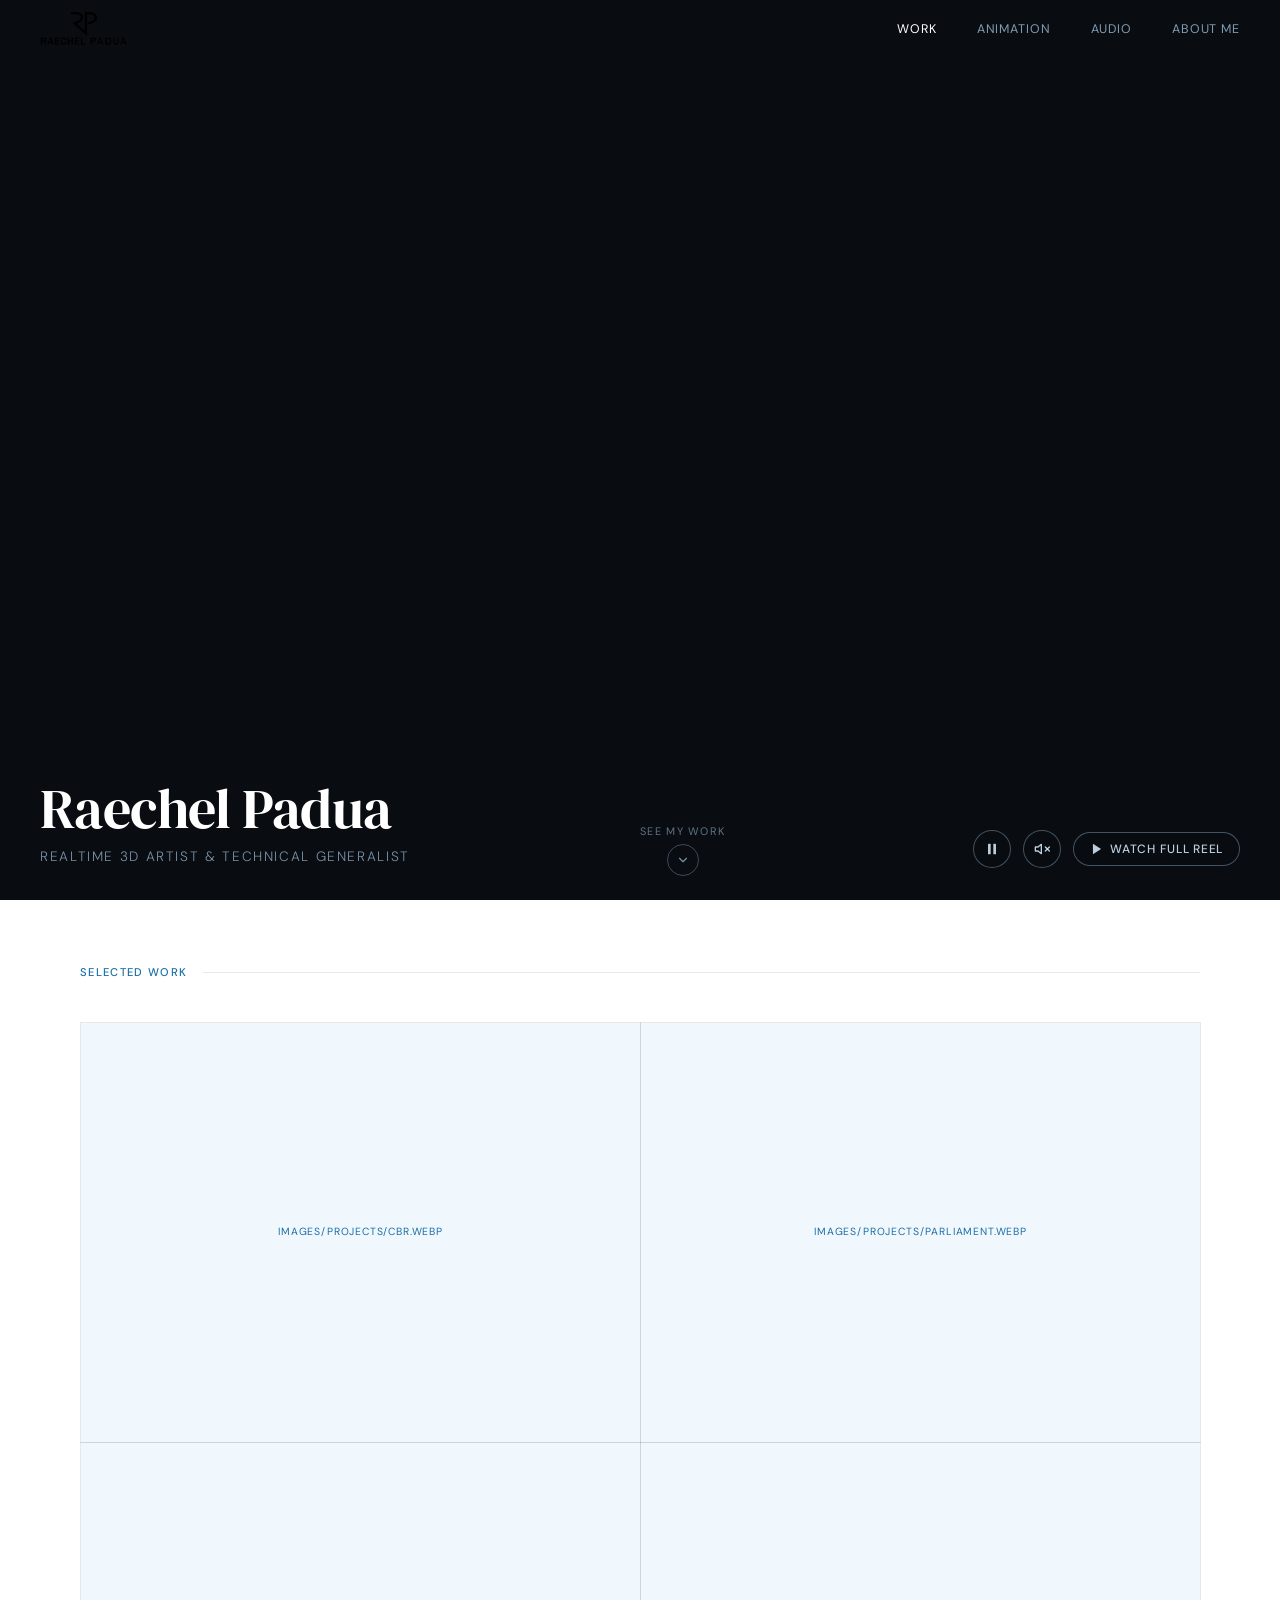
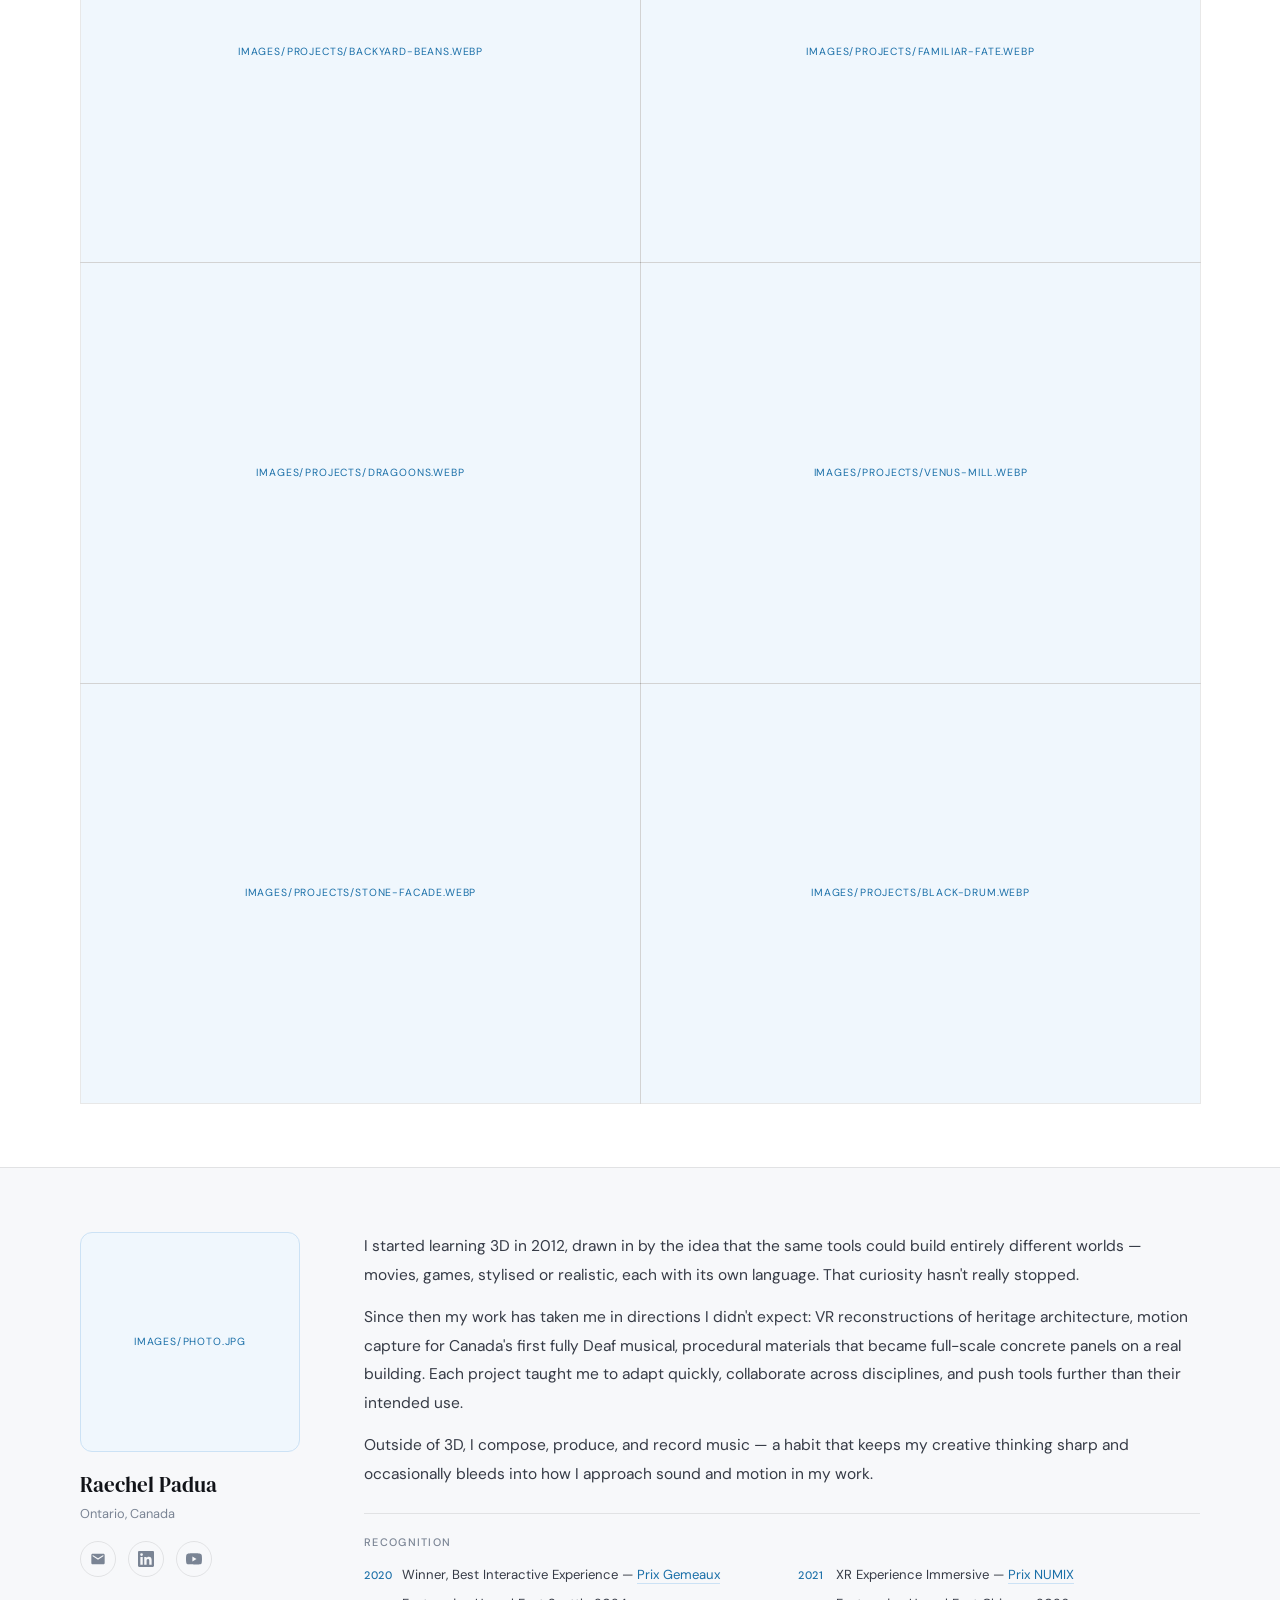
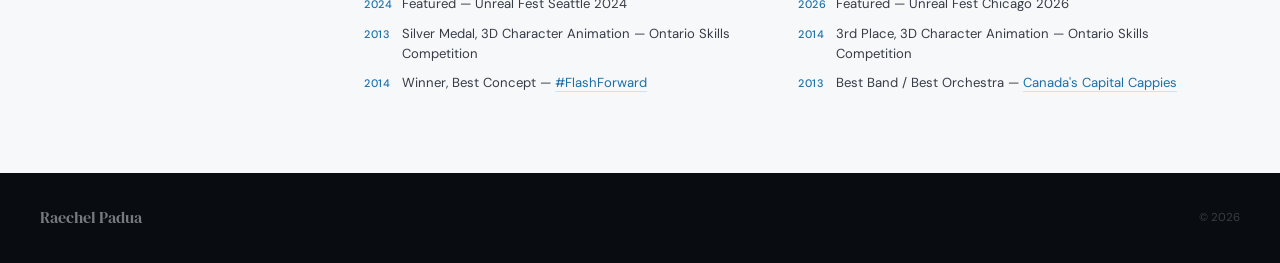
==== index.html @ ceacc643 "changing web title" ====
<!DOCTYPE html>
<html lang="en">
<head>
  <meta charset="UTF-8">
  <meta name="viewport" content="width=device-width, initial-scale=1.0">
  <title>Raechel Padua Portfolio</title>
  <meta name="description" content="Portfolio of Raechel Padua, Realtime 3D Artist based in Ontario, Canada.">
  <link rel="stylesheet" href="style.css">
</head>
<body>

<header id="nav" class="nav-hero">
  <a href="#" class="nav-logo">
    <img src="images/logo.png" alt="Raechel Padua" onerror="this.style.display='none'">
  </a>
  <nav class="nav-links">
    <a href="#work" class="active">Work</a>
    <a href="animation.html">Animation</a>
    <a href="audio.html">Audio</a>
    <a href="#about">About Me</a>
  </nav>
  <button class="nav-hamburger" id="nav-hamburger" aria-label="Toggle menu" aria-expanded="false">
    <span></span><span></span><span></span>
  </button>
</header>

<nav class="nav-drawer" id="nav-drawer">
  <a href="#work">Work</a>
  <a href="animation.html">Animation</a>
  <a href="audio.html">Audio</a>
  <a href="#about">About Me</a>
</nav>

<button id="scroll-top" aria-label="Back to top">
  <svg viewBox="0 0 24 24"><polyline points="18 15 12 9 6 15"/></svg>
</button>

<section id="hero">
  <!--
    REPLACE FILE: videos/hero-reel.mp4
    Self-hosted video — no Safari redirect issues.
    Export: H.264, 1080p, 4-6 Mbps, faststart enabled. Target under 30MB.
    Optional poster image: add poster="images/hero-poster.webp" to the video tag.
  -->
  <video id="hero-video" autoplay muted loop playsinline src="videos/hero-reel.mp4"></video>

  <div class="hero-overlay"></div>

  <div class="hero-content">
    <div class="hero-bottom">
      <div class="hero-text">
        <div class="hero-name">Raechel Padua</div>
        <div class="hero-subtitle">Realtime 3D Artist &amp; Technical Generalist</div>
      </div>
      <div class="hero-controls">
        <button class="hero-ctrl-btn" id="hero-pause-btn" aria-label="Pause video">
          <svg id="icon-pause" viewBox="0 0 24 24"><rect x="6" y="4" width="4" height="16" rx="1" fill="currentColor" stroke="none"/><rect x="14" y="4" width="4" height="16" rx="1" fill="currentColor" stroke="none"/></svg>
          <svg id="icon-play" viewBox="0 0 24 24" style="display:none;"><polygon points="5 3 19 12 5 21 5 3" fill="currentColor" stroke="none"/></svg>
        </button>
        <button class="hero-ctrl-btn" id="hero-mute-btn" aria-label="Toggle mute">
          <svg id="icon-muted" viewBox="0 0 24 24"><polygon points="11 5 6 9 2 9 2 15 6 15 11 19 11 5" stroke="currentColor" stroke-width="2" fill="none" stroke-linecap="round" stroke-linejoin="round"/><line x1="23" y1="9" x2="17" y2="15" stroke="currentColor" stroke-width="2" stroke-linecap="round"/><line x1="17" y1="9" x2="23" y2="15" stroke="currentColor" stroke-width="2" stroke-linecap="round"/></svg>
          <svg id="icon-unmuted" viewBox="0 0 24 24" style="display:none;"><polygon points="11 5 6 9 2 9 2 15 6 15 11 19 11 5" stroke="currentColor" stroke-width="2" fill="none" stroke-linecap="round" stroke-linejoin="round"/><path d="M15.54 8.46a5 5 0 0 1 0 7.07" stroke="currentColor" stroke-width="2" fill="none" stroke-linecap="round"/></svg>
        </button>
        <button class="hero-watch-btn" id="hero-watch-btn">
          <svg viewBox="0 0 24 24"><polygon points="5 3 19 12 5 21 5 3"/></svg>
          Watch full reel
        </button>
      </div>
    </div>
  </div>

  <button class="hero-scroll-btn" id="hero-scroll-btn" aria-label="Scroll to work">
    <span class="hero-scroll-text">See My Work</span>
    <div class="hero-scroll-arrow">
      <svg viewBox="0 0 24 24"><polyline points="6 9 12 15 18 9"/></svg>
    </div>
  </button>
</section>

<div id="reel-modal">
  <div class="reel-modal-inner">
    <button class="reel-modal-close" id="reel-modal-close">&times; Close</button>
    <div class="reel-modal-wrap">
      <iframe id="reel-modal-iframe" allowfullscreen allow="autoplay; encrypted-media"></iframe>
    </div>
  </div>
</div>

<section id="work" style="background:var(--page);">
  <div class="section-wrap">
    <div class="section-rule">
      <span class="section-rule-label">Selected Work</span>
      <div class="section-rule-line"></div>
    </div>
    <div class="work-grid">

      <div class="project-card" data-project="cbr"
        data-title="Centre Block Rehabilitation"
        data-year="2023 — ongoing"
        data-roles="Team Lead · Producer · Cinematics Director · Unreal Engine Look Dev · Technical 3D Artist"
        data-desc="A joint effort between Carleton Immersive Media Studio and CENTRUS to create an interactive Pixel Streaming application serving as a Visual Twin of Parliament's Centre Block Rehabilitation. I led the team, directed cinematic sequences in Unreal Sequencer, handled look development end-to-end, and optimised BIM, photogrammetry, and pointcloud data for realtime use. Featured at Unreal Fest Seattle 2024 and Unreal Fest Chicago 2026."
        data-tools="Unreal Engine 5, Maya, Houdini, Substance Painter"
        data-awards="" data-links=""
        data-hero="images/projects/01-CB-Hero.webp">
        <div class="project-thumb-wrap">
          <div class="project-thumb-placeholder">images/projects/cbr.webp</div>
          <div class="project-hover-overlay">
            <div class="project-hover-title">Centre Block Rehabilitation</div>
            <div class="project-hover-roles">Team Lead · Cinematics · Look Dev</div>
          </div>
        </div>
      </div>

      <div class="project-card" data-project="parliament"
        data-title="Parliament: The Virtual Experience"
        data-year="2019 — 2020"
        data-roles="3D Lead · Unity Look Dev · Technical 3D Artist"
        data-desc="A VR experience of Canada's Parliament buildings, created with CIMS for the National Film Board of Canada. Due to Parliament renovations, it was inaccessible to the public. I led the modelling team, converting BIM and photogrammetric data into game-ready meshes, creating PBR materials, and assembling environments in Unity."
        data-tools="Unity, Maya, 3ds Max, Substance Painter"
        data-awards="Prix Gemeaux 2020 — Best Interactive Experience|https://academie.ca/prixgemeaux/483/finalistes-et-laureats|Prix NUMIX 2021 — XR Experience Immersive|https://numix.ca/palmares-2021/"
        data-links="View experience|https://www.experienceparliament.ca/"
        data-hero="images/projects/02-PAR-Hero.webp">
        <div class="project-thumb-wrap">
          <div class="project-thumb-placeholder">images/projects/parliament.webp</div>
          <div class="project-hover-overlay">
            <div class="project-hover-title">Parliament: The Virtual Experience</div>
            <div class="project-hover-roles">3D Lead · Unity Look Dev</div>
          </div>
        </div>
      </div>

      <div class="project-card" data-project="beans"
        data-title="Backyard Beans"
        data-year="2021 — 2024"
        data-roles="Character Pipeline Artist · Character Animator · 3D Artist · Costume Designer"
        data-desc="Backyard Beans is a chaotic physics-based arena brawler created by Kevin Suckert, published by Rocketbeans Entertainment and launched at Gamescom 2024. I built the full character pipeline: custom body and facial rigs, blend shape-driven facial animation, weight painting across layered clothing meshes, and modelled multiple in-game costumes."
        data-tools="Maya, Houdini"
        data-awards=""
        data-links="Backyard Beans on Steam|https://store.steampowered.com/app/1469430/Backyard_Beans/"
        data-hero="images/projects/03-BB-hero.webp">
        <div class="project-thumb-wrap">
          <div class="project-thumb-placeholder">images/projects/backyard-beans.webp</div>
          <div class="project-hover-overlay">
            <div class="project-hover-title">Backyard Beans</div>
            <div class="project-hover-roles">Character Pipeline · Animator · Costume</div>
          </div>
        </div>
      </div>

      <div class="project-card" data-project="famfate"
        data-title="A Familiar Fate"
        data-year="2017 — 2018"
        data-roles="3D Lead · Character Animator · Modeller · Technical Animator"
        data-desc="A narrative-based two-player local co-operative adventure game. I modelled bipedal, quadrupedal, and creature characters and created unique rigs and animations for each. Also handled Unreal Engine Sequencer cinematics, original music composition, and 2D loading screen animations in After Effects."
        data-tools="Maya, Unreal Engine, After Effects"
        data-awards=""
        data-links="Watch Playthrough|https://www.youtube.com/watch?v=alzvcMKcr0c"
        data-hero="images/projects/04-FF-Hero.webp">
        <div class="project-thumb-wrap">
          <div class="project-thumb-placeholder">images/projects/familiar-fate.webp</div>
          <div class="project-hover-overlay">
            <div class="project-hover-title">A Familiar Fate</div>
            <div class="project-hover-roles">3D Lead · Animation · Cinematics</div>
          </div>
        </div>
      </div>

      <div class="project-card" data-project="dragoons"
        data-title="Royal Canadian Dragoons Medallion"
        data-year="2021"
        data-roles="Project Lead · Producer · 3D Artist"
        data-desc="Created a full-scale, fabrication-ready 3D medallion for the Royal Canadian Dragoons' new building entrance. Developed the crest from a 2D concept into a highly detailed, accurately measured 1.6-metre digital model suitable for bronze casting."
        data-tools="Maya, Houdini, ZBrush, Rhinoceros 3D"
        data-awards="" data-links=""
        data-hero="images/projects/05-Dragoons-Hero.webp">
        <div class="project-thumb-wrap">
          <div class="project-thumb-placeholder">images/projects/dragoons.webp</div>
          <div class="project-hover-overlay">
            <div class="project-hover-title">Royal Canadian Dragoons Medallion</div>
            <div class="project-hover-roles">Lead · Sculpting · Fabrication</div>
          </div>
        </div>
      </div>

      <div class="project-card" data-project="venus"
        data-title="Yukon's Venus Mill"
        data-year="2024 — 2025"
        data-roles="Project Lead · Producer · 3D Artist · Asset Artist"
        data-desc="Venus Mill was the first and largest of the early mills operating in Yukon. Since it is heavily deteriorated and unsafe for public viewing, my team created a website to educate the public and digitally preserve the site. I modelled four pieces of machinery based on photographs of what remains on site."
        data-tools="Maya, Blender, Three.js"
        data-awards=""
        data-links="Venus Mill Website|https://venusmillstory.ca/"
        data-hero="images/projects/08-VM-Hero.webp">
        <div class="project-thumb-wrap">
          <div class="project-thumb-placeholder">images/projects/venus-mill.webp</div>
          <div class="project-hover-overlay">
            <div class="project-hover-title">Yukon's Venus Mill</div>
            <div class="project-hover-roles">Lead · Environment · Look Dev</div>
          </div>
        </div>
      </div>

      <div class="project-card" data-project="stone"
        data-title="Stone Building Facade"
        data-year="2019 — 2020"
        data-roles="Project Lead · Producer · 3D Artist"
        data-desc="Created 5 different digital rock designs using procedurally generated textures and sculpting for the Library and Archives Canada's new preservation facility in Gatineau. Each panel is 9.5x2.6 metres; the full facade wraps 13 rows high and 7 columns wide and is cast in concrete."
        data-tools="Houdini, Maya, Rhinoceros 3D"
        data-awards=""
        data-links="More photos — B+H Architects|https://bharchitects.com/en/project/library-and-archives-of-canada-gatineau-2/"
        data-hero="images/projects/06-Stone-Hero.webp">
        <div class="project-thumb-wrap">
          <div class="project-thumb-placeholder">images/projects/stone-facade.webp</div>
          <div class="project-hover-overlay">
            <div class="project-hover-title">Stone Building Facade</div>
            <div class="project-hover-roles">Lead · Procedural · Fabrication</div>
          </div>
        </div>
      </div>

      <div class="project-card" data-project="blackdrum"
        data-title="The Black Drum"
        data-year="2021"
        data-roles="3D Artist · Animator · Technical Artist · Motion Capture Cleanup"
        data-desc="Canada's first fully Deaf musical, produced by the Canadian Cultural Society of the Deaf and Deaf Culture Centre. I designed and modelled a biped CG character, built custom body and facial rigs, operated full-body and facial mocap, cleaned and retargeted performance data, and keyframe animated hands and arms to accurately perform ASL sign language."
        data-tools="Maya, Vicon Blade, CaraPost"
        data-awards="" data-links=""
        data-hero="images/projects/07-BD-Hero.webp">
        <div class="project-thumb-wrap">
          <div class="project-thumb-placeholder">images/projects/black-drum.webp</div>
          <div class="project-hover-overlay">
            <div class="project-hover-title">The Black Drum</div>
            <div class="project-hover-roles">Rigging · Mocap · ASL Animation</div>
          </div>
        </div>
      </div>

    </div>
  </div>
</section>

<!-- PROJECT TEMPLATES -->

<template data-project="cbr">
  <div class="ov-section">
    <div class="ov-section-label">My responsibilities</div>
    <ul class="ov-list">
      <li>Leading the multidisciplinary team and communicating with clients</li>
      <li>Creating visually engaging cinematic shots using Unreal Engine Sequencer</li>
      <li>Setting up and optimising the scene in Unreal Engine 5</li>
      <li>Optimising architectural data: BIM, photogrammetry, pointcloud</li>
      <li>Creating PBR materials and visual effects</li>
    </ul>
  </div>
  <div class="ov-media-full">
    <!-- REPLACE FILE: images/projects/01-CB-PT.mp4 — looping clip -->
    <video autoplay muted loop playsinline class="ov-loop" src="images/projects/01-CB-PT.mp4"></video>
  </div>
  <div class="ov-media-grid ov-grid-2">
    <!-- REPLACE FILE: images/projects/01-CB-orbit.mp4 -->
    <video autoplay muted loop playsinline class="ov-loop" src="images/projects/01-CB-orbit.mp4" style="aspect-ratio:16/9;object-fit:cover;"></video>
    <!-- REPLACE FILE: images/projects/01-CB-top.mp4 -->
    <video autoplay muted loop playsinline class="ov-loop" src="images/projects/01-CB-top.mp4" style="aspect-ratio:16/9;object-fit:cover;"></video>
  </div>
  <div class="ov-section">
    <div class="ov-section-label">ArchViz Reel — includes CBR shots</div>
    <!-- This is your own upload on YT — keeping as YT embed, loads on user scroll not on page load -->
    <div class="ov-embed">
      <iframe src="https://www.youtube.com/embed/oe2zM_vsr4g" allowfullscreen loading="lazy"></iframe>
    </div>
  </div>
  <div class="ov-section">
    <div class="ov-section-label">Featured at Unreal Fest Seattle 2024</div>
    <!-- Not your upload — keeping as YT embed -->
    <div class="ov-embed">
      <iframe src="https://www.youtube.com/embed/zVLCuKxAdjk" allowfullscreen loading="lazy"></iframe>
    </div>
  </div>
</template>

<template data-project="parliament">
  <div class="ov-section">
    <div class="ov-section-label">My responsibilities</div>
    <ul class="ov-list">
      <li>Lead of the modelling team</li>
      <li>Optimising photogrammetry and BIM models for VR</li>
      <li>Creating PBR materials, UVs, baking lighting</li>
      <li>Setting up the scenes in Unity</li>
    </ul>
  </div>
  <div class="ov-media-grid ov-grid-2">
    <img src="images/projects/02-PAR-Library.webp" alt="Library" style="aspect-ratio:1;object-fit:cover;">
    <img src="images/projects/02-PAR-Rotunda-Top.webp" alt="Rotunda top" style="aspect-ratio:1;object-fit:cover;">
  </div>
  <div class="ov-media-grid ov-grid-3">
    <img src="images/projects/02-PAR-Gold.webp" alt="Gold chamber" style="aspect-ratio:4/3;object-fit:cover;">
    <img src="images/projects/02-PAR-Entrance.webp" alt="Entrance" style="aspect-ratio:4/3;object-fit:cover;">
    <img src="images/projects/02-PAR-Court.webp" alt="Courtyard" style="aspect-ratio:4/3;object-fit:cover;">
  </div>
  <div class="ov-section">
    <div class="ov-section-label">Experience walkthrough — Parliament VR channel</div>
    <!-- Not your upload — keeping as YT -->
    <div class="ov-embed">
      <iframe src="https://www.youtube.com/embed/1K4cXuOl_lM" allowfullscreen loading="lazy"></iframe>
    </div>
  </div>
  <div class="ov-section">
    <a href="https://www.experienceparliament.ca/" target="_blank" rel="noopener" class="ov-btn">View experience</a>
  </div>
</template>

<template data-project="beans">
  <div class="ov-section">
    <div class="ov-section-label">My responsibilities</div>
    <ul class="ov-list">
      <li>Full-body and facial rigging for playable characters</li>
      <li>Skinning characters and costumes, ensuring proper deformation during movement</li>
      <li>Animating facial expressions to convey character personality</li>
      <li>Modelling and designing in-game costumes</li>
    </ul>
  </div>
  <div class="ov-media-grid ov-grid-2">
    <video autoplay muted loop playsinline class="ov-loop" src="images/projects/03-BB-Skinning.mp4" style="aspect-ratio:16/9;object-fit:cover;"></video>
    <video autoplay muted loop playsinline class="ov-loop" src="images/projects/03-BB-Expressions.mp4" style="aspect-ratio:16/9;object-fit:cover;"></video>
  </div>
  <div class="ov-section">
    <div class="ov-section-label">Rig demonstration</div>
    <video controls class="ov-video" src="images/projects/03-BB-rig.mp4"></video>
  </div>
  <div class="ov-media-full"><img src="images/projects/03-BB-Costumes.webp" alt="Costumes"></div>
  <div class="ov-media-full"><img src="images/projects/03-BB-wireframe.webp" alt="Wireframe"></div>
  <div class="ov-media-full"><img src="images/projects/03-BB-duck.webp" alt="Duck character"></div>
  <div class="ov-section">
    <div class="ov-section-label">Game trailer</div>
    <video controls class="ov-video" src="images/projects/03-BB-Trailer.mp4"></video>
  </div>
  <div class="ov-section">
    <div class="ov-section-label">Official launch showcase — Gamescom 2024 (Rocket Beans TV)</div>
    <!-- Not your upload — keeping as YT -->
    <div class="ov-embed">
      <iframe src="https://www.youtube.com/embed/fnI0SbfGBI8" allowfullscreen loading="lazy"></iframe>
    </div>
  </div>
  <div class="ov-section">
    <a href="https://store.steampowered.com/app/1469430/Backyard_Beans/" target="_blank" rel="noopener" class="ov-btn">Backyard Beans on Steam</a>
  </div>
</template>

<template data-project="famfate">
  <div class="ov-media-grid ov-grid-2">
    <img src="images/projects/04-FF-Character-Full.webp" alt="Main character" style="aspect-ratio:1;object-fit:cover;">
    <img src="images/projects/04-FF-Character-Rig.webp" alt="Main character rig" style="aspect-ratio:1;object-fit:cover;">
  </div>
  <div class="ov-section">
    <div class="ov-section-label">My responsibilities</div>
    <ul class="ov-list">
      <li>3D character modelling, rigging, skinning, and animating</li>
      <li>Unreal Engine animation to gameplay implementation</li>
      <li>Unreal Engine Sequencer setup for cinematics</li>
      <li>2D animation of loading screens, graphics, logos, and credits</li>
      <li>Music composition</li>
    </ul>
  </div>
  <div class="ov-media-grid ov-grid-2">
    <img src="images/projects/04-FF-Boss-rig.webp" alt="Boss rig" style="aspect-ratio:1;object-fit:cover;">
    <img src="images/projects/04-FF-Boss-full.webp" alt="Boss in game" style="aspect-ratio:1;object-fit:cover;">
  </div>
  <div class="ov-media-grid ov-grid-3">
    <video autoplay muted loop playsinline class="ov-loop" src="images/projects/04-FF-Fox-anim.mp4" style="aspect-ratio:1;object-fit:cover;"></video>
    <img src="images/projects/04-FF-Fox-rig.webp" alt="Fox rig" style="aspect-ratio:1;object-fit:cover;">
    <img src="images/projects/04-FF-Fish-rig.webp" alt="Fish rig" style="aspect-ratio:1;object-fit:cover;">
  </div>
  <div class="ov-media-full"><img src="images/projects/04-FF-Fish-full.webp" alt="Fish character"></div>
  <div class="ov-section">
    <div class="ov-section-label">All cutscenes and loading screens (2D &amp; 3D)</div>
    <!-- Your own upload — fine as YT -->
    <div class="ov-embed">
      <iframe src="https://www.youtube.com/embed/wyVrJ3wnHB0" allowfullscreen loading="lazy"></iframe>
    </div>
  </div>
  <div class="ov-section">
    <div class="ov-section-label">In-game supercut</div>
    <!-- Not your upload — keeping as YT -->
    <div class="ov-embed">
      <iframe src="https://www.youtube.com/embed/tphRthrthpk" allowfullscreen loading="lazy"></iframe>
    </div>
  </div>
  <div class="ov-section">
    <a href="https://www.youtube.com/watch?v=alzvcMKcr0c" target="_blank" rel="noopener" class="ov-btn">Watch Playthrough</a>
  </div>
</template>

<template data-project="dragoons">
  <div class="ov-section">
    <div class="ov-section-label">Design concept</div>
    <div class="ov-media-grid ov-grid-2">
      <img src="images/projects/05-Dragoons-logo.webp" alt="Dragoons logo" style="aspect-ratio:1;object-fit:contain;background:#f8f8f8;border-radius:6px;">
      <img src="images/projects/05-Dragoons-ref.webp" alt="Reference coin" style="aspect-ratio:1;object-fit:cover;">
    </div>
  </div>
  <div class="ov-section">
    <div class="ov-section-label">My responsibilities</div>
    <ul class="ov-list">
      <li>Designing and modelling based on logo and 2D concept</li>
      <li>Running simulations to ensure designs meet strict measurements (depth, volume)</li>
      <li>Optimising mesh for CNC machine output while maintaining surface detail</li>
    </ul>
  </div>
  <div class="ov-section">
    <div class="ov-section-label">Houdini procedural workflow</div>
    <div class="ov-media-grid ov-grid-3">
      <video autoplay muted loop playsinline class="ov-loop" src="images/projects/05-Dragoons-Banner.mp4" style="aspect-ratio:1;object-fit:cover;"></video>
      <video autoplay muted loop playsinline class="ov-loop" src="images/projects/05-Dragoons-Lettering.mp4" style="aspect-ratio:1;object-fit:cover;"></video>
      <video autoplay muted loop playsinline class="ov-loop" src="images/projects/05-Dragoons-Combine.mp4" style="aspect-ratio:1;object-fit:cover;"></video>
    </div>
    <div class="ov-media-full" style="margin-top:8px;">
      <img src="images/projects/05-Dragoons-Medallion.webp" alt="Final medallion">
    </div>
  </div>
  <div class="ov-section">
    <div class="ov-section-label">Workflow for accurate measurements</div>
    <div class="ov-media-full"><img src="images/projects/05-Dragoons-depth.webp" alt="Depth"></div>
    <div class="ov-media-full" style="margin-top:8px;"><img src="images/projects/05-Dragoons-workflow.webp" alt="Workflow"></div>
    <div class="ov-media-full" style="margin-top:8px;"><img src="images/projects/05-Dragoons-bottom.webp" alt="Bottom view"></div>
    <div class="ov-media-full" style="margin-top:8px;">
      <video autoplay muted loop playsinline class="ov-loop" src="images/projects/05-Dragoons-sculpt.mp4"></video>
    </div>
  </div>
  <div class="ov-section">
    <div class="ov-section-label">Medallion installed at the Dragoons entrance</div>
    <div class="ov-media-grid ov-grid-3">
      <img src="images/projects/05-Dragoons-installing.webp" alt="Installing" style="aspect-ratio:4/3;object-fit:cover;">
      <img src="images/projects/05-Dragoons-promo.webp" alt="Promotional photo" style="aspect-ratio:4/3;object-fit:cover;">
      <img src="images/projects/05-Dragoons-floor.webp" alt="Installed medallion" style="aspect-ratio:4/3;object-fit:cover;">
    </div>
  </div>
</template>

<template data-project="venus">
  <div class="ov-section">
    <div class="ov-section-label">My responsibilities</div>
    <ul class="ov-list">
      <li>Leading the team to create the website</li>
      <li>Modelling machinery accurately based on photographs of deteriorated parts</li>
      <li>Creating accurate PBR materials</li>
      <li>Animating machinery to depict its main use</li>
      <li>Optimising models, animation, and materials for web</li>
    </ul>
  </div>
  <div class="ov-section">
    <div class="ov-section-label">Boiler</div>
    <div class="ov-media-grid ov-grid-2">
      <img src="images/projects/08-VM-Boiler.webp" alt="Boiler model" style="aspect-ratio:4/3;object-fit:cover;">
      <img src="images/projects/08-VM-Boiler-Wireframe.webp" alt="Boiler wireframe" style="aspect-ratio:4/3;object-fit:cover;">
    </div>
  </div>
  <div class="ov-section">
    <div class="ov-section-label">Jaw Crusher</div>
    <div class="ov-media-grid ov-grid-2">
      <img src="images/projects/08-VM-Crusher.webp" alt="Jaw Crusher model" style="aspect-ratio:4/3;object-fit:cover;">
      <img src="images/projects/08-VM-Crusher-Wireframe.webp" alt="Jaw Crusher wireframe" style="aspect-ratio:4/3;object-fit:cover;">
    </div>
  </div>
  <div class="ov-section">
    <div class="ov-section-label">Trommel</div>
    <div class="ov-media-grid ov-grid-2">
      <img src="images/projects/08-VM-Trommel.webp" alt="Trommel model" style="aspect-ratio:4/3;object-fit:cover;">
      <img src="images/projects/08-VM-Trommel-Wireframe.webp" alt="Trommel wireframe" style="aspect-ratio:4/3;object-fit:cover;">
    </div>
  </div>
  <div class="ov-section">
    <div class="ov-section-label">Animated machinery</div>
    <video autoplay muted loop playsinline class="ov-loop" src="images/projects/08-VM-anim.mp4"></video>
  </div>
  <div class="ov-section">
    <a href="https://venusmillstory.ca/" target="_blank" rel="noopener" class="ov-btn">Venus Mill Website</a>
  </div>
</template>

<template data-project="stone">
  <div class="ov-section">
    <div class="ov-section-label">Design concept</div>
    <div class="ov-media-grid ov-grid-2">
      <img src="images/projects/06-Stone-PanelArrange.webp" alt="Panel arrangement" style="aspect-ratio:4/3;object-fit:cover;">
      <img src="images/projects/06-Stone-StoneProfile.webp" alt="Stone profile" style="aspect-ratio:4/3;object-fit:cover;">
    </div>
  </div>
  <div class="ov-section">
    <div class="ov-section-label">My responsibilities</div>
    <ul class="ov-list">
      <li>Creating 2 to 3 tileable meshes for each of the 5 rock designs</li>
      <li>Running simulations to verify depth, weight limit, and sunlight direction</li>
      <li>Optimising mesh for CNC readability while retaining texture detail</li>
    </ul>
  </div>
  <div class="ov-section">
    <div class="ov-section-label">Workflow for accurate measurements</div>
    <div class="ov-media-full"><img src="images/projects/06-Stone-Workflow.webp" alt="Workflow"></div>
  </div>
  <div class="ov-section">
    <div class="ov-section-label">Final panels and CNC simulations</div>
    <p class="ov-caption" style="font-weight:500;color:var(--ink);margin-bottom:6px;">Sandstone</p>
    <div class="ov-media-grid ov-grid-3">
      <img src="images/projects/06-Stone-Sandstone-CNC-Top.webp" alt="Sandstone CNC top" style="aspect-ratio:4/3;object-fit:cover;">
      <img src="images/projects/06-Stone-Sandstone-CNC-Corner.webp" alt="Sandstone CNC corner" style="aspect-ratio:4/3;object-fit:cover;">
      <img src="images/projects/06-Stone-Sandstone.webp" alt="Sandstone panel" style="aspect-ratio:4/3;object-fit:cover;">
    </div>
    <p class="ov-caption" style="font-weight:500;color:var(--ink);margin:12px 0 6px;">Granite</p>
    <div class="ov-media-grid ov-grid-3">
      <img src="images/projects/06-Stone-Granite-CNC-Top.webp" alt="Granite CNC top" style="aspect-ratio:4/3;object-fit:cover;">
      <img src="images/projects/06-Stone-Granite-CNC-Corner.webp" alt="Granite CNC corner" style="aspect-ratio:4/3;object-fit:cover;">
      <img src="images/projects/06-Stone-Granite.webp" alt="Granite panel" style="aspect-ratio:4/3;object-fit:cover;">
    </div>
    <p class="ov-caption" style="font-weight:500;color:var(--ink);margin:12px 0 6px;">Limestone</p>
    <div class="ov-media-grid ov-grid-3">
      <img src="images/projects/06-Stone-Limestone-CNC-Top.webp" alt="Limestone CNC top" style="aspect-ratio:4/3;object-fit:cover;">
      <img src="images/projects/06-Stone-Limestone-CNC-Corner.webp" alt="Limestone CNC corner" style="aspect-ratio:4/3;object-fit:cover;">
      <img src="images/projects/06-Stone-Limestone.webp" alt="Limestone panel" style="aspect-ratio:4/3;object-fit:cover;">
    </div>
    <p class="ov-caption" style="font-weight:500;color:var(--ink);margin:12px 0 6px;">Glacial Till</p>
    <div class="ov-media-grid ov-grid-3">
      <img src="images/projects/06-Stone-GlacialTill-CNC-Top.webp" alt="Glacial Till CNC top" style="aspect-ratio:4/3;object-fit:cover;">
      <img src="images/projects/06-Stone-GlacialTill-CNC-Corner.webp" alt="Glacial Till CNC corner" style="aspect-ratio:4/3;object-fit:cover;">
      <img src="images/projects/06-Stone-GlacialTill.webp" alt="Glacial Till panel" style="aspect-ratio:4/3;object-fit:cover;">
    </div>
    <div class="ov-media-full" style="margin-top:12px;">
      <img src="images/projects/06-Stone-RockGenerator.webp" alt="Rock generator in Maya">
    </div>
  </div>
  <div class="ov-section">
    <div class="ov-section-label">Panel installation — facade installed in Gatineau</div>
    <div class="ov-media-grid ov-grid-2">
      <img src="images/projects/06-Stone-Construction.webp" alt="Construction" style="aspect-ratio:16/9;object-fit:cover;">
      <img src="images/projects/06-Stone-Facade.webp" alt="Installed facade" style="aspect-ratio:16/9;object-fit:cover;">
    </div>
  </div>
  <div class="ov-section">
    <a href="https://bharchitects.com/en/project/library-and-archives-of-canada-gatineau-2/" target="_blank" rel="noopener" class="ov-btn">More photos — B+H Architects</a>
  </div>
</template>

<template data-project="blackdrum">
  <div class="ov-section">
    <div class="ov-section-label">My responsibilities</div>
    <ul class="ov-list">
      <li>Designing, modelling, and rigging a custom CG character</li>
      <li>Setting up and operating facial and body motion capture equipment</li>
      <li>Cleaning up mocap animation data</li>
      <li>Keyframe animating hands and arms to accurately perform sign language</li>
      <li>Creating blend shapes and matching facial animation to character movements</li>
    </ul>
  </div>
  <div class="ov-section">
    <div class="ov-section-label">Angry Tree — mocap cleaned up + facial animation</div>
    <video controls class="ov-video" src="images/projects/07-BD-AngryTree.mp4"></video>
  </div>
  <div class="ov-section">
    <div class="ov-section-label">Blend shapes for Angry animation</div>
    <div class="ov-media-full"><img src="images/projects/07-BD-BlendShapes.webp" alt="Blend shapes"></div>
  </div>
  <div class="ov-section">
    <div class="ov-section-label">Happy Tree — mocap cleaned up + facial animation</div>
    <video controls class="ov-video" src="images/projects/07-BD-HappyTree.mp4"></video>
  </div>
  <div class="ov-section">
    <div class="ov-section-label">Face tracking setup</div>
    <div class="ov-media-full"><img src="images/projects/07-BD-Facetrack.webp" alt="Face tracking"></div>
  </div>
  <div class="ov-section">
    <div class="ov-section-label">Play trailer</div>
    <!-- Not your upload — keeping as YT -->
    <div class="ov-embed">
      <iframe src="https://www.youtube.com/embed/Z3SynP1OJj0" allowfullscreen loading="lazy"></iframe>
    </div>
  </div>
</template>

<!-- OVERLAY -->
<div id="overlay">
  <div class="overlay-panel">
    <button class="overlay-close" id="overlay-close">&times;</button>
    <div id="ov-hero-img" class="overlay-hero-img" style="display:none;"></div>
    <div class="overlay-body">
      <div class="overlay-meta">
        <span id="ov-year" class="overlay-year"></span>
        <span id="ov-awards"></span>
      </div>
      <h2 id="ov-title" class="overlay-title"></h2>
      <div id="ov-roles" class="overlay-roles"></div>
      <p id="ov-desc" class="overlay-desc"></p>
      <div class="overlay-section-label">Programs used</div>
      <div id="ov-tools" class="overlay-tools"></div>
      <div id="ov-links" class="overlay-links"></div>
    </div>
    <div id="ov-body" class="overlay-rich-body"></div>
  </div>
</div>

<!-- ABOUT -->
<section id="about">
  <div class="about-inner">
    <div>
      <!-- REPLACE: <img src="images/photo.jpg" alt="Raechel Padua" class="about-photo"> -->
      <div class="about-photo-placeholder">images/photo.jpg</div>
      <div class="about-name">Raechel Padua</div>
      <div class="about-location">Ontario, Canada</div>
      <div class="about-icon-links">
        <a href="mailto:raepadua.art@gmail.com" class="about-icon-link" aria-label="Email">
          <svg viewBox="0 0 24 24"><path d="M20 4H4c-1.1 0-2 .9-2 2v12c0 1.1.9 2 2 2h16c1.1 0 2-.9 2-2V6c0-1.1-.9-2-2-2zm0 4l-8 5-8-5V6l8 5 8-5v2z"/></svg>
        </a>
        <!-- REPLACE href -->
        <a href="https://linkedin.com/in/YOUR_LINKEDIN" target="_blank" rel="noopener" class="about-icon-link" aria-label="LinkedIn">
          <svg viewBox="0 0 24 24"><path d="M20.447 20.452h-3.554v-5.569c0-1.328-.027-3.037-1.852-3.037-1.853 0-2.136 1.445-2.136 2.939v5.667H9.351V9h3.414v1.561h.046c.477-.9 1.637-1.85 3.37-1.85 3.601 0 4.267 2.37 4.267 5.455v6.286zM5.337 7.433a2.062 2.062 0 01-2.063-2.065 2.064 2.064 0 112.063 2.065zm1.782 13.019H3.555V9h3.564v11.452zM22.225 0H1.771C.792 0 0 .774 0 1.729v20.542C0 23.227.792 24 1.771 24h20.451C23.2 24 24 23.227 24 22.271V1.729C24 .774 23.2 0 22.222 0h.003z"/></svg>
        </a>
        <!-- REPLACE href -->
        <a href="https://youtube.com/YOUR_CHANNEL" target="_blank" rel="noopener" class="about-icon-link" aria-label="YouTube">
          <svg viewBox="0 0 24 24"><path d="M23.498 6.186a3.016 3.016 0 00-2.122-2.136C19.505 3.545 12 3.545 12 3.545s-7.505 0-9.377.505A3.017 3.017 0 00.502 6.186C0 8.07 0 12 0 12s0 3.93.502 5.814a3.016 3.016 0 002.122 2.136c1.871.505 9.376.505 9.376.505s7.505 0 9.377-.505a3.015 3.015 0 002.122-2.136C24 15.93 24 12 24 12s0-3.93-.502-5.814zM9.545 15.568V8.432L15.818 12l-6.273 3.568z"/></svg>
        </a>
      </div>
    </div>
    <div>
      <div class="about-blurb">
        <p>I started learning 3D in 2012, drawn in by the idea that the same tools could build entirely different worlds — movies, games, stylised or realistic, each with its own language. That curiosity hasn't really stopped.</p>
        <p>Since then my work has taken me in directions I didn't expect: VR reconstructions of heritage architecture, motion capture for Canada's first fully Deaf musical, procedural materials that became full-scale concrete panels on a real building. Each project taught me to adapt quickly, collaborate across disciplines, and push tools further than their intended use.</p>
        <p>Outside of 3D, I compose, produce, and record music — a habit that keeps my creative thinking sharp and occasionally bleeds into how I approach sound and motion in my work.</p>
      </div>
      <div class="about-awards">
        <div class="about-awards-label">Recognition</div>
        <ul class="about-awards-list">
          <li><span class="about-award-year">2020</span><span class="about-award-body">Winner, Best Interactive Experience — <a href="https://academie.ca/prixgemeaux/483/finalistes-et-laureats" target="_blank" rel="noopener" class="about-award-link">Prix Gemeaux</a></span></li>
          <li><span class="about-award-year">2021</span><span class="about-award-body">XR Experience Immersive — <a href="https://numix.ca/palmares-2021/" target="_blank" rel="noopener" class="about-award-link">Prix NUMIX</a></span></li>
          <li><span class="about-award-year">2024</span><span class="about-award-body">Featured — Unreal Fest Seattle 2024</span></li>
          <li><span class="about-award-year">2026</span><span class="about-award-body">Featured — Unreal Fest Chicago 2026</span></li>
          <li><span class="about-award-year">2013</span><span class="about-award-body">Silver Medal, 3D Character Animation — Ontario Skills Competition</span></li>
          <li><span class="about-award-year">2014</span><span class="about-award-body">3rd Place, 3D Character Animation — Ontario Skills Competition</span></li>
          <li><span class="about-award-year">2014</span><span class="about-award-body">Winner, Best Concept — <a href="https://www.youtube.com/watch?v=bwYnOwjo3Z0" target="_blank" rel="noopener" class="about-award-link">#FlashForward</a></span></li>
          <li><span class="about-award-year">2013</span><span class="about-award-body">Best Band / Best Orchestra — <a href="https://youtu.be/-IJPrISodzo?t=7074" target="_blank" rel="noopener" class="about-award-link">Canada's Capital Cappies</a></span></li>
        </ul>
      </div>
    </div>
  </div>
</section>

<footer>
  <span class="footer-logo">Raechel Padua</span>
  <span class="footer-copy">&copy; 2026</span>
</footer>

<script>
  // ── Hamburger — lines to X ─────────────────────────────────────
  const hamburger = document.getElementById('nav-hamburger');
  const drawer    = document.getElementById('nav-drawer');

  hamburger?.addEventListener('click', () => {
    const open = drawer.classList.toggle('open');
    hamburger.classList.toggle('open', open);
    hamburger.setAttribute('aria-expanded', String(open));
  });

  drawer?.querySelectorAll('a').forEach(a => a.addEventListener('click', () => {
    drawer.classList.remove('open');
    hamburger.classList.remove('open');
    hamburger.setAttribute('aria-expanded', 'false');
  }));

  document.addEventListener('click', e => {
    if (!document.getElementById('nav').contains(e.target) && !drawer.contains(e.target)) {
      drawer.classList.remove('open');
      hamburger.classList.remove('open');
      hamburger.setAttribute('aria-expanded', 'false');
    }
  });

  // ── Nav hero/solid ─────────────────────────────────────────────
  const nav     = document.getElementById('nav');
  const heroSec = document.getElementById('hero');

  new IntersectionObserver(([e]) => {
    nav.classList.toggle('nav-hero',  e.isIntersecting);
    nav.classList.toggle('nav-solid', !e.isIntersecting);
  }, { threshold: 0.1 }).observe(heroSec);

  // ── Scroll-to-top ──────────────────────────────────────────────
  const scrollTopBtn = document.getElementById('scroll-top');
  window.addEventListener('scroll', () => {
    scrollTopBtn?.classList.toggle('visible', window.scrollY > window.innerHeight * 0.5);
  }, { passive: true });
  scrollTopBtn?.addEventListener('click', () => window.scrollTo({ top: 0, behavior: 'smooth' }));

  // ── Self-hosted video controls ─────────────────────────────────
  const heroVideo   = document.getElementById('hero-video');
  const pauseBtn    = document.getElementById('hero-pause-btn');
  const iconPause   = document.getElementById('icon-pause');
  const iconPlay    = document.getElementById('icon-play');
  const muteBtn     = document.getElementById('hero-mute-btn');
  const iconMuted   = document.getElementById('icon-muted');
  const iconUnmuted = document.getElementById('icon-unmuted');

  pauseBtn?.addEventListener('click', () => {
    if (heroVideo.paused) {
      heroVideo.play();
      iconPause.style.display = 'block';
      iconPlay.style.display  = 'none';
    } else {
      heroVideo.pause();
      iconPause.style.display = 'none';
      iconPlay.style.display  = 'block';
    }
  });

  muteBtn?.addEventListener('click', () => {
    heroVideo.muted = !heroVideo.muted;
    iconMuted.style.display   = heroVideo.muted ? 'block' : 'none';
    iconUnmuted.style.display = heroVideo.muted ? 'none'  : 'block';
  });

  // Dim on scroll, pause when hero exits view, resume when back
  let userPaused = false;

  window.addEventListener('scroll', () => {
    if (!heroSec || !heroVideo) return;
    const rect  = heroSec.getBoundingClientRect();
    const prog  = 1 - (rect.bottom / window.innerHeight);
    const dim   = Math.max(0, Math.min(1, prog * 2.5));
    heroVideo.style.opacity = 0.55 * (1 - dim);

    if (rect.bottom <= 0 && !heroVideo.paused) {
      heroVideo.pause();
    } else if (rect.bottom > 0 && rect.top < window.innerHeight && heroVideo.paused && !userPaused) {
      heroVideo.play().catch(() => {});
    }
  }, { passive: true });

  // Track if user manually paused
  pauseBtn?.addEventListener('click', () => { userPaused = heroVideo.paused; });

  // Scroll button
  document.getElementById('hero-scroll-btn')?.addEventListener('click', () => {
    userPaused = true;
    heroVideo.pause();
    iconPause.style.display = 'none';
    iconPlay.style.display  = 'block';
    document.getElementById('work')?.scrollIntoView({ behavior: 'smooth' });
  });

  // ── Watch full reel modal ──────────────────────────────────────
  const reelModal  = document.getElementById('reel-modal');
  const reelIframe = document.getElementById('reel-modal-iframe');
  const reelClose  = document.getElementById('reel-modal-close');

  document.getElementById('hero-watch-btn')?.addEventListener('click', () => {
    reelIframe.src = 'https://www.youtube.com/embed/ujmQUXGUZwc?autoplay=1&rel=0';
    reelModal.classList.add('open');
    document.body.style.overflow = 'hidden';
    userPaused = true;
    heroVideo.pause();
    iconPause.style.display = 'none';
    iconPlay.style.display  = 'block';
  });

  function closeReelModal() {
    reelIframe.src = '';
    reelModal.classList.remove('open');
    document.body.style.overflow = '';
  }

  reelClose?.addEventListener('click', closeReelModal);
  reelModal?.addEventListener('click', e => { if (e.target === reelModal) closeReelModal(); });

  // ── Loop video observer — pause when off screen ────────────────
  const loopObs = new IntersectionObserver(entries => {
    entries.forEach(e => {
      if (e.isIntersecting) { e.target.play().catch(() => {}); }
      else { e.target.pause(); }
    });
  }, { threshold: 0.1 });

  // ── Overlay ────────────────────────────────────────────────────
  const overlay   = document.getElementById('overlay');
  const closeBtn  = document.getElementById('overlay-close');
  const elHeroImg = document.getElementById('ov-hero-img');
  const elTitle   = document.getElementById('ov-title');
  const elYear    = document.getElementById('ov-year');
  const elRoles   = document.getElementById('ov-roles');
  const elDesc    = document.getElementById('ov-desc');
  const elTools   = document.getElementById('ov-tools');
  const elAwards  = document.getElementById('ov-awards');
  const elLinks   = document.getElementById('ov-links');
  const elBody    = document.getElementById('ov-body');

  function openOverlay(card) {
    const d    = card.dataset;
    const tmpl = d.project ? document.querySelector(`template[data-project="${d.project}"]`) : null;

    if (d.hero) {
      elHeroImg.innerHTML = `<img src="${d.hero}" alt="${d.title || ''}">`;
      elHeroImg.style.display = 'block';
    } else {
      elHeroImg.style.display = 'none';
    }

    elTitle.textContent = d.title || '';
    elYear.textContent  = d.year  || '';
    elRoles.textContent = d.roles || '';
    elDesc.textContent  = d.desc  || '';

    elTools.innerHTML = '';
    (d.tools || '').split(',').forEach(t => {
      if (!t.trim()) return;
      const s = document.createElement('span');
      s.className = 'overlay-tool'; s.textContent = t.trim();
      elTools.appendChild(s);
    });

    elAwards.innerHTML = '';
    if (d.awards) {
      const pairs = d.awards.split('|');
      for (let i = 0; i < pairs.length; i += 2) {
        const label = pairs[i]?.trim(); const url = pairs[i+1]?.trim();
        if (!label) continue;
        const a = document.createElement('a');
        a.className = 'overlay-award'; a.textContent = label;
        if (url) { a.href = url; a.target = '_blank'; a.rel = 'noopener'; }
        elAwards.appendChild(a);
      }
    }

    elLinks.innerHTML = '';
    if (d.links) {
      const pairs = d.links.split('|');
      for (let i = 0; i < pairs.length; i += 2) {
        const label = pairs[i]?.trim(); const url = pairs[i+1]?.trim();
        if (!label || !url) continue;
        const a = document.createElement('a');
        a.className = 'overlay-link'; a.textContent = label;
        a.href = url; a.target = '_blank'; a.rel = 'noopener';
        elLinks.appendChild(a);
      }
    }

    elBody.innerHTML = '';
    if (tmpl) elBody.appendChild(tmpl.content.cloneNode(true));

    elBody.querySelectorAll('video.ov-loop').forEach(v => loopObs.observe(v));

    overlay.classList.add('open');
    document.body.style.overflow = 'hidden';
    document.querySelector('.overlay-panel').scrollTop = 0;
  }

  function closeOverlay() {
    overlay.querySelectorAll('iframe').forEach(f => { f.src = f.src; });
    overlay.querySelectorAll('video').forEach(v => { v.pause(); loopObs.unobserve(v); });
    overlay.classList.remove('open');
    document.body.style.overflow = '';
  }

  document.querySelectorAll('.project-card').forEach(c => c.addEventListener('click', () => openOverlay(c)));
  closeBtn?.addEventListener('click', closeOverlay);
  overlay?.addEventListener('click', e => { if (e.target === overlay) closeOverlay(); });
  document.addEventListener('keydown', e => { if (e.key === 'Escape') { closeOverlay(); closeReelModal(); } });
</script>
</body>
</html>
---- style.css ----
@import url('https://fonts.googleapis.com/css2?family=DM+Sans:wght@300;400;500&family=DM+Serif+Display&display=swap');

*, *::before, *::after { box-sizing: border-box; margin: 0; padding: 0; }

:root {
  --azure: #1a6fa8;
  --azure-light: #cce2f5;
  --azure-pale: #f0f7fd;
  --ink: #111318;
  --ink-mid: #363b46;
  --muted: #7a8494;
  --border: rgba(0,0,0,0.09);
  --border-mid: rgba(0,0,0,0.15);
  --page: #ffffff;
  --surface: #f7f8fa;
  --hero-bg: #090d12;
  --font-display: 'DM Serif Display', Georgia, serif;
  --font-body: 'DM Sans', system-ui, sans-serif;
  --nav-h: 60px;
  --max-w: 1200px;
  --ease-out: cubic-bezier(0,0,0.2,1);
}

html { scroll-behavior: smooth; }

body {
  font-family: var(--font-body);
  background: var(--page);
  color: var(--ink);
  line-height: 1.6;
  overflow-x: hidden;
}

a { text-decoration: none; color: inherit; }
img, video { display: block; max-width: 100%; }
button { font-family: var(--font-body); cursor: pointer; border: none; background: none; }

/* ================================================================
   NAV
   ================================================================ */

#nav {
  position: fixed;
  top: 0; left: 0; right: 0;
  z-index: 500;
  height: var(--nav-h);
  display: flex;
  align-items: center;
  justify-content: space-between;
  padding: 0 2.5rem;
  transition: background 0.4s, border-color 0.4s, box-shadow 0.4s;
  border-bottom: 1px solid transparent;
}

#nav.nav-hero  { background: transparent; border-color: transparent; box-shadow: none; }
#nav.nav-solid { background: rgba(255,255,255,0.97); border-color: var(--border); box-shadow: 0 1px 0 var(--border); backdrop-filter: blur(12px); }

.nav-logo img { height: 36px; width: auto; display: block; transition: filter 0.3s; }
#nav.nav-hero  .nav-logo img { filter: brightness(10); }
#nav.nav-solid .nav-logo img { filter: none; }

.nav-links { display: flex; align-items: center; gap: 2.5rem; }

.nav-links a {
  font-size: 0.78rem; letter-spacing: 0.07em; text-transform: uppercase;
  font-weight: 400; transition: color 0.2s;
}

#nav.nav-hero  .nav-links a { color: rgba(180,215,245,0.7); }
#nav.nav-hero  .nav-links a:hover,
#nav.nav-hero  .nav-links a.active { color: #fff; }
#nav.nav-solid .nav-links a { color: var(--muted); }
#nav.nav-solid .nav-links a:hover,
#nav.nav-solid .nav-links a.active { color: var(--azure); }

/* Hamburger — lines become X when open */
.nav-hamburger {
  display: none;
  flex-direction: column;
  justify-content: center;
  gap: 5px;
  width: 36px; height: 36px; padding: 6px;
}

.nav-hamburger span {
  display: block; height: 1.5px; border-radius: 99px;
  transition: transform 0.3s, opacity 0.3s, background 0.3s;
  transform-origin: center;
}

#nav.nav-hero  .nav-hamburger span { background: rgba(255,255,255,0.85); }
#nav.nav-solid .nav-hamburger span { background: var(--ink); }

/* X state */
.nav-hamburger.open span:nth-child(1) { transform: translateY(6.5px) rotate(45deg); }
.nav-hamburger.open span:nth-child(2) { opacity: 0; transform: scaleX(0); }
.nav-hamburger.open span:nth-child(3) { transform: translateY(-6.5px) rotate(-45deg); }

.nav-drawer {
  display: none;
  position: fixed;
  top: var(--nav-h); left: 0; right: 0;
  background: rgba(255,255,255,0.99);
  border-bottom: 1px solid var(--border);
  padding: 0.5rem 1.5rem 1.5rem;
  flex-direction: column;
  z-index: 499;
}

.nav-drawer.open { display: flex; }

.nav-drawer a {
  font-size: 0.9rem; color: var(--ink-mid); letter-spacing: 0.05em;
  text-transform: uppercase; padding: 12px 0;
  border-bottom: 1px solid var(--border); display: block;
}

.nav-drawer a:last-child { border-bottom: none; }
.nav-drawer a:hover { color: var(--azure); }

/* Scroll-to-top */
#scroll-top {
  position: fixed; bottom: 2rem; right: 2rem; z-index: 400;
  width: 44px; height: 44px; border-radius: 50%;
  background: var(--azure); color: #fff;
  display: flex; align-items: center; justify-content: center;
  opacity: 0; pointer-events: none;
  transition: opacity 0.3s, transform 0.2s;
  box-shadow: 0 4px 16px rgba(26,111,168,0.35);
}

#scroll-top.visible { opacity: 1; pointer-events: auto; }
#scroll-top:hover { transform: translateY(-3px); }

#scroll-top svg {
  width: 18px; height: 18px; stroke: #fff; fill: none;
  stroke-width: 2.5; stroke-linecap: round; stroke-linejoin: round;
}

@media (max-width: 768px) {
  #nav { padding: 0 1.25rem; }
  .nav-links { display: none; }
  .nav-hamburger { display: flex; }
  #scroll-top { bottom: 1.25rem; right: 1.25rem; width: 38px; height: 38px; }
}

/* ================================================================
   HERO
   ================================================================ */

#hero {
  position: relative;
  width: 100%; height: 100vh; min-height: 500px;
  background: var(--hero-bg); overflow: hidden;
}

#hero-video {
  position: absolute;
  top: 50%; left: 50%;
  transform: translate(-50%, -50%);
  width: 100vw; height: 56.25vw;
  min-height: 100vh; min-width: 177.77vh;
  pointer-events: none; object-fit: cover;
  opacity: 0.55; transition: opacity 0.5s;
}

/* Gradient only at bottom — keeps top of video clear */
.hero-overlay {
  position: absolute; inset: 0;
  background: linear-gradient(
    to bottom,
    transparent 0%,
    transparent 30%,
    rgba(9,13,18,0.4) 65%,
    rgba(9,13,18,0.88) 100%
  );
  pointer-events: none; z-index: 1;
}

.hero-content {
  position: absolute; inset: 0; z-index: 2;
  display: flex; flex-direction: column; justify-content: flex-end;
}

.hero-bottom {
  padding: 0 2.5rem 2rem;
  display: flex; align-items: flex-end; justify-content: space-between;
  animation: fadeUp 0.9s var(--ease-out) 0.2s both;
}

.hero-name {
  font-family: var(--font-display);
  font-size: clamp(2rem, 5vw, 3.5rem);
  color: #fff; line-height: 1.1;
  letter-spacing: -0.01em; margin-bottom: 0.4rem;
}

.hero-subtitle {
  font-size: clamp(0.72rem, 1.2vw, 0.85rem);
  color: rgba(180,215,245,0.65);
  letter-spacing: 0.12em; text-transform: uppercase; font-weight: 300;
}

.hero-controls {
  display: flex; align-items: center; gap: 0.75rem; flex-shrink: 0;
}

.hero-ctrl-btn {
  display: flex; align-items: center; justify-content: center;
  width: 38px; height: 38px; border-radius: 50%;
  border: 1px solid rgba(180,215,245,0.35);
  background: rgba(9,13,18,0.4); color: rgba(220,238,255,0.85);
  backdrop-filter: blur(4px);
  transition: border-color 0.2s, background 0.2s; cursor: pointer;
}

.hero-ctrl-btn:hover { border-color: rgba(180,215,245,0.8); background: rgba(9,13,18,0.65); }

.hero-ctrl-btn svg {
  width: 16px; height: 16px; stroke: currentColor; fill: none;
  stroke-width: 2; stroke-linecap: round; stroke-linejoin: round; pointer-events: none;
}

.hero-watch-btn {
  display: flex; align-items: center; gap: 6px;
  padding: 8px 16px; border-radius: 99px;
  border: 1px solid rgba(180,215,245,0.35);
  background: rgba(9,13,18,0.4); color: rgba(220,238,255,0.85);
  font-size: 0.75rem; font-weight: 500; letter-spacing: 0.06em; text-transform: uppercase;
  backdrop-filter: blur(4px); transition: border-color 0.2s, background 0.2s, color 0.2s;
}

.hero-watch-btn:hover { border-color: rgba(180,215,245,0.8); background: rgba(9,13,18,0.65); color: #fff; }

.hero-watch-btn svg { width: 14px; height: 14px; fill: currentColor; flex-shrink: 0; }

/* Scroll button — absolutely centred at bottom, never overlaps controls */
.hero-scroll-btn {
  position: absolute;
  bottom: 1.5rem;
  left: 50%;
  transform: translateX(-50%);
  display: flex; flex-direction: column; align-items: center; gap: 6px;
  background: none; border: none; cursor: pointer;
  z-index: 3; padding: 0;
  animation: fadeUp 0.9s var(--ease-out) 0.5s both;
  white-space: nowrap;
}

.hero-scroll-text {
  font-family: var(--font-body);
  font-size: 0.68rem; letter-spacing: 0.12em; text-transform: uppercase;
  color: rgba(180,215,245,0.5); transition: color 0.2s;
}

.hero-scroll-btn:hover .hero-scroll-text { color: rgba(180,215,245,0.9); }

.hero-scroll-arrow {
  width: 32px; height: 32px; border-radius: 50%;
  border: 1px solid rgba(180,215,245,0.3);
  display: flex; align-items: center; justify-content: center;
  transition: border-color 0.2s, background 0.2s;
  animation: bounceDown 2.4s ease-in-out 2s infinite;
}

.hero-scroll-btn:hover .hero-scroll-arrow { border-color: rgba(180,215,245,0.7); background: rgba(255,255,255,0.08); }

.hero-scroll-arrow svg {
  width: 14px; height: 14px; stroke: rgba(180,215,245,0.65); fill: none;
  stroke-width: 2; stroke-linecap: round; stroke-linejoin: round;
}

/* Mobile hero adjustments */
@media (max-width: 768px) {
  .hero-bottom {
    flex-direction: column;
    align-items: flex-start;
    gap: 1rem;
    padding: 0 1.25rem 5rem; /* extra bottom padding so scroll btn has room */
  }

  .hero-name { font-size: 2rem; }

  /* Hide text label on mobile, show only animated arrow */
  .hero-scroll-text { display: none; }

  .hero-scroll-btn { bottom: 1.25rem; }
}

@keyframes fadeUp {
  from { opacity: 0; transform: translateY(16px); }
  to   { opacity: 1; transform: translateY(0); }
}

@keyframes bounceDown {
  0%, 100% { transform: translateY(0); }
  50%       { transform: translateY(5px); }
}

/* ================================================================
   REEL MODAL
   ================================================================ */

#reel-modal {
  display: none; position: fixed; inset: 0; z-index: 900;
  background: rgba(5,9,14,0.92); backdrop-filter: blur(10px);
  align-items: center; justify-content: center; padding: 2rem;
}

#reel-modal.open { display: flex; }

.reel-modal-inner { position: relative; width: 100%; max-width: 1000px; }

.reel-modal-close {
  position: absolute; top: -2.5rem; right: 0;
  background: none; border: none; cursor: pointer;
  font-size: 1.25rem; color: rgba(200,225,245,0.6);
  font-family: var(--font-body); line-height: 1; padding: 4px 8px;
  transition: color 0.2s;
}

.reel-modal-close:hover { color: #fff; }

.reel-modal-wrap {
  position: relative; padding-bottom: 56.25%; height: 0;
  overflow: hidden; border-radius: 10px; background: #000;
}

.reel-modal-wrap iframe { position: absolute; inset: 0; width: 100%; height: 100%; border: none; }

/* ================================================================
   SECTIONS SHARED
   ================================================================ */

.section-wrap { max-width: var(--max-w); margin: 0 auto; padding: 4rem 2.5rem; }

.section-rule { display: flex; align-items: center; gap: 1rem; margin-bottom: 2.5rem; }

.section-rule-label {
  font-size: 0.7rem; letter-spacing: 0.12em; text-transform: uppercase;
  color: var(--azure); font-weight: 500; white-space: nowrap;
}

.section-rule-line { flex: 1; height: 1px; background: var(--border); }

@media (max-width: 768px) { .section-wrap { padding: 2.5rem 1.25rem; } }

/* ================================================================
   WORK GRID
   ================================================================ */

.work-grid { display: grid; grid-template-columns: repeat(2, 1fr); gap: 0; }

.project-card {
  cursor: pointer; overflow: hidden; border: 1px solid var(--border);
  border-radius: 0; position: relative;
  margin-right: -1px; margin-bottom: -1px; transition: box-shadow 0.2s;
}

.project-card:hover { z-index: 2; box-shadow: 0 0 0 2px var(--azure); }

.project-thumb-wrap {
  width: 100%; aspect-ratio: 4/3; overflow: hidden;
  background: var(--azure-pale); position: relative;
}

.project-thumb-wrap img {
  width: 100%; height: 100%; object-fit: cover; transition: transform 0.4s; display: block;
}

.project-card:hover .project-thumb-wrap img { transform: scale(1.04); }

.project-thumb-placeholder {
  width: 100%; height: 100%;
  display: flex; align-items: center; justify-content: center;
  background: var(--azure-pale); font-size: 0.65rem; color: var(--azure);
  letter-spacing: 0.08em; text-transform: uppercase; text-align: center; padding: 1rem;
  font-family: var(--font-body);
}

.project-hover-overlay {
  position: absolute; inset: 0; background: rgba(9,13,18,0.72);
  display: flex; flex-direction: column; justify-content: flex-end;
  padding: 1rem 1.25rem; opacity: 0; transition: opacity 0.3s;
}

.project-card:hover .project-hover-overlay { opacity: 1; }

.project-hover-title { font-family: var(--font-display); font-size: 1.2rem; color: #fff; margin-bottom: 3px; line-height: 1.2; }
.project-hover-roles { font-size: 0.73rem; color: rgba(180,215,245,0.75); }

@media (max-width: 768px) {
  .work-grid { grid-template-columns: 1fr; }
  .project-card { margin-right: 0; }
  .project-hover-overlay { opacity: 1; background: rgba(9,13,18,0.5); }
}

/* ================================================================
   OVERLAY / POPUP
   ================================================================ */

#overlay {
  display: none; position: fixed; inset: 0; z-index: 800;
  background: rgba(9,13,18,0.82); backdrop-filter: blur(8px);
  align-items: center; justify-content: center; padding: 1.5rem;
}

#overlay.open { display: flex; }

.overlay-panel {
  background: var(--page); border-radius: 12px;
  width: 100%; max-width: 900px; max-height: 90vh;
  overflow-y: auto; position: relative;
  animation: scaleIn 0.25s var(--ease-out) both;
  scrollbar-width: thin; scrollbar-color: var(--border-mid) transparent;
}

.overlay-panel::-webkit-scrollbar { width: 4px; }
.overlay-panel::-webkit-scrollbar-thumb { background: var(--border-mid); border-radius: 99px; }

.overlay-close {
  position: sticky; top: 1rem; float: right;
  margin: 1rem 1rem calc(-1rem - 32px) 0;
  width: 32px; height: 32px; border-radius: 50%;
  border: 1px solid var(--border); background: var(--page);
  display: flex; align-items: center; justify-content: center;
  font-size: 1rem; color: var(--muted); cursor: pointer; z-index: 2;
  transition: background 0.2s, color 0.2s;
}

.overlay-close:hover { background: var(--azure-pale); color: var(--azure); }

.overlay-hero-img { width: 100%; aspect-ratio: 16/9; overflow: hidden; border-radius: 12px 12px 0 0; background: var(--azure-pale); }
.overlay-hero-img img { width: 100%; height: 100%; object-fit: cover; display: block; }

.overlay-body { padding: 1.5rem 2rem 1rem; border-bottom: 1px solid var(--border); }

.overlay-meta { display: flex; flex-wrap: wrap; gap: 0.5rem; align-items: center; margin-bottom: 0.5rem; }
.overlay-year { font-size: 0.78rem; color: var(--muted); }

.overlay-award {
  font-size: 0.68rem; padding: 2px 10px; border-radius: 99px;
  background: #fff8e1; color: #8a6500; border: 1px solid #ffe082;
  text-decoration: none; transition: background 0.2s;
}
.overlay-award:hover { background: #fff3cd; }

.overlay-title { font-family: var(--font-display); font-size: 1.8rem; color: var(--ink); margin-bottom: 0.3rem; line-height: 1.2; }
.overlay-roles { font-size: 0.82rem; color: var(--azure); font-weight: 500; margin-bottom: 0.85rem; letter-spacing: 0.04em; }
.overlay-desc { font-size: 0.92rem; color: var(--ink-mid); line-height: 1.8; margin-bottom: 1rem; }

.overlay-section-label {
  font-family: var(--font-body); font-size: 0.68rem; letter-spacing: 0.1em;
  text-transform: uppercase; color: var(--muted); font-weight: 500; margin-bottom: 0.5rem;
}

.overlay-tools { display: flex; flex-wrap: wrap; gap: 6px; margin-bottom: 0.75rem; }
.overlay-tool { font-size: 0.72rem; padding: 4px 12px; border-radius: 4px; background: var(--azure-pale); color: var(--azure); font-family: var(--font-body); }
.overlay-links { display: flex; flex-wrap: wrap; gap: 1rem; }
.overlay-link { font-size: 0.82rem; color: var(--azure); border-bottom: 1px solid var(--azure-light); padding-bottom: 1px; transition: border-color 0.2s; }
.overlay-link:hover { border-color: var(--azure); }

.overlay-rich-body { padding: 1.5rem 2rem 2rem; }

/* Rich content */
.ov-section { margin-bottom: 1.5rem; }
.ov-section:last-child { margin-bottom: 0; }

.ov-section-label { font-family: var(--font-body); font-size: 0.68rem; letter-spacing: 0.1em; text-transform: uppercase; color: var(--muted); font-weight: 500; margin-bottom: 0.6rem; }

.ov-list { list-style: none; display: flex; flex-direction: column; gap: 6px; }
.ov-list li { font-size: 0.88rem; color: var(--ink-mid); line-height: 1.6; padding-left: 1rem; position: relative; }
.ov-list li::before { content: ''; position: absolute; left: 0; top: 9px; width: 5px; height: 5px; border-radius: 50%; background: var(--azure-light); }

.ov-media-full { width: 100%; margin: 0.5rem 0; overflow: hidden; }
.ov-media-full img, .ov-media-full video { width: 100%; display: block; border-radius: 6px; }

.ov-media-grid { display: grid; gap: 8px; margin: 0.5rem 0; }
.ov-grid-2 { grid-template-columns: repeat(2, 1fr); }
.ov-grid-3 { grid-template-columns: repeat(3, 1fr); }
.ov-media-grid img, .ov-media-grid video { width: 100%; display: block; border-radius: 6px; object-fit: cover; }

.ov-embed { position: relative; padding-bottom: 56.25%; height: 0; overflow: hidden; border-radius: 6px; background: #000; margin: 0.5rem 0; }
.ov-embed iframe { position: absolute; inset: 0; width: 100%; height: 100%; border: none; }

.ov-video { width: 100%; border-radius: 6px; display: block; background: #000; margin: 0.5rem 0; }
.ov-loop  { width: 100%; border-radius: 6px; display: block; margin: 0.5rem 0; }

.ov-caption { font-family: var(--font-body); font-size: 0.76rem; color: var(--muted); margin-top: 4px; }

.ov-btn {
  display: inline-block; font-family: var(--font-body); font-size: 0.8rem; font-weight: 500;
  letter-spacing: 0.05em; text-transform: uppercase; color: var(--azure);
  border: 1px solid var(--azure-light); padding: 8px 20px; border-radius: 99px;
  transition: background 0.2s, color 0.2s, border-color 0.2s;
}
.ov-btn:hover { background: var(--azure); color: #fff; border-color: var(--azure); }

@keyframes scaleIn { from { opacity: 0; transform: scale(0.97); } to { opacity: 1; transform: scale(1); } }

@media (max-width: 768px) {
  .overlay-body { padding: 1rem 1rem 1rem; }
  .overlay-rich-body { padding: 1rem 1rem 1.5rem; }
  .overlay-title { font-size: 1.4rem; }
  .ov-grid-3 { grid-template-columns: repeat(2, 1fr); }
}

@media (max-width: 480px) { .ov-grid-2, .ov-grid-3 { grid-template-columns: 1fr; } }

/* ================================================================
   ABOUT
   ================================================================ */

#about { background: var(--surface); border-top: 1px solid var(--border); }

.about-inner {
  max-width: var(--max-w); margin: 0 auto;
  padding: 4rem 2.5rem 5rem;
  display: grid; grid-template-columns: 220px 1fr;
  gap: 4rem; align-items: start;
}

.about-photo { width: 100%; aspect-ratio: 1; border-radius: 12px; object-fit: cover; display: block; }

.about-photo-placeholder {
  width: 100%; aspect-ratio: 1; border-radius: 12px;
  background: var(--azure-pale); border: 1px solid var(--azure-light);
  display: flex; align-items: center; justify-content: center;
  font-family: var(--font-body); font-size: 0.65rem; color: var(--azure);
  letter-spacing: 0.08em; text-transform: uppercase;
}

.about-name { font-family: var(--font-display); font-size: 1.3rem; color: var(--ink); margin-top: 1rem; margin-bottom: 3px; }
.about-location { font-family: var(--font-body); font-size: 0.8rem; color: var(--muted); margin-bottom: 1rem; }

.about-icon-links { display: flex; gap: 0.75rem; }

.about-icon-link {
  width: 36px; height: 36px; border-radius: 50%; border: 1px solid var(--border);
  display: flex; align-items: center; justify-content: center;
  color: var(--muted); transition: border-color 0.2s, color 0.2s, background 0.2s;
}

.about-icon-link:hover { border-color: var(--azure); color: var(--azure); background: var(--azure-pale); }
.about-icon-link svg { width: 16px; height: 16px; fill: currentColor; }

.about-blurb { font-family: var(--font-body); font-size: 0.97rem; color: var(--ink-mid); line-height: 1.85; margin-bottom: 1.5rem; }
.about-blurb p + p { margin-top: 0.85rem; }

.about-awards { border-top: 1px solid var(--border); padding-top: 1.25rem; }
.about-awards-label { font-family: var(--font-body); font-size: 0.68rem; letter-spacing: 0.12em; text-transform: uppercase; color: var(--muted); font-weight: 500; margin-bottom: 0.85rem; }

.about-awards-list { list-style: none; display: grid; grid-template-columns: 1fr 1fr; gap: 10px 2rem; }
.about-awards-list li { display: flex; align-items: baseline; gap: 8px; font-size: 0.82rem; line-height: 1.5; font-family: var(--font-body); }

.about-award-year { font-size: 0.68rem; color: var(--azure); letter-spacing: 0.06em; font-weight: 500; white-space: nowrap; min-width: 30px; flex-shrink: 0; }
.about-award-body { color: var(--ink-mid); flex: 1; }
.about-award-link { color: var(--azure); border-bottom: 1px solid var(--azure-light); transition: border-color 0.2s; }
.about-award-link:hover { border-color: var(--azure); }

@media (max-width: 900px) {
  .about-inner { grid-template-columns: 1fr; gap: 2rem; padding: 2.5rem 1.25rem 3rem; }
  .about-photo-placeholder { max-width: 160px; }
  .about-awards-list { grid-template-columns: 1fr; }
}

/* ================================================================
   FOOTER
   ================================================================ */

footer { background: var(--hero-bg); padding: 2rem 2.5rem; display: flex; align-items: center; justify-content: space-between; }
.footer-logo { font-family: var(--font-display); font-size: 1rem; color: rgba(255,255,255,0.45); }
.footer-copy { font-family: var(--font-body); font-size: 0.72rem; color: rgba(255,255,255,0.2); }

@media (max-width: 768px) { footer { flex-direction: column; gap: 0.5rem; text-align: center; padding: 1.5rem 1.25rem; } }

/* ================================================================
   PAGE HEADER (animation + audio)
   ================================================================ */

.page-header { padding: calc(var(--nav-h) + 3rem) 2.5rem 2.5rem; max-width: var(--max-w); margin: 0 auto; }
.page-title { font-family: var(--font-display); font-size: clamp(2rem, 5vw, 3.5rem); color: var(--ink); margin-bottom: 0.4rem; line-height: 1.1; }
.page-subtitle { font-family: var(--font-body); font-size: 1rem; color: var(--muted); line-height: 1.6; max-width: 560px; }

@media (max-width: 768px) { .page-header { padding: calc(var(--nav-h) + 1.5rem) 1.25rem 1.5rem; } }

/* ================================================================
   ANIMATION PAGE
   ================================================================ */

.grid-section { max-width: var(--max-w); margin: 0 auto; padding: 0 2.5rem 5rem; }
.anim-sub-section { margin-bottom: 3.5rem; }

.gif-grid { display: flex; flex-wrap: wrap; gap: 1rem; }
.gif-grid video { width: 180px; height: 180px; object-fit: cover; border-radius: 6px; border: 1px solid var(--border); }

.anim-grid { display: grid; grid-template-columns: repeat(2, 1fr); gap: 0; margin-bottom: 4rem; }

.anim-card {
  cursor: pointer; overflow: hidden; border: 1px solid var(--border);
  border-radius: 0; position: relative;
  margin-right: -1px; margin-bottom: -1px; transition: box-shadow 0.2s;
}

.anim-card:hover { z-index: 2; box-shadow: 0 0 0 2px var(--azure); }

.anim-thumb-wrap { width: 100%; aspect-ratio: 4/3; overflow: hidden; background: var(--azure-pale); position: relative; }
.anim-thumb-wrap video { width: 100%; height: 100%; object-fit: cover; display: block; transition: transform 0.4s; pointer-events: none; }
.anim-card:hover .anim-thumb-wrap video { transform: scale(1.04); }

.anim-thumb-placeholder { width: 100%; height: 100%; display: flex; align-items: center; justify-content: center; background: var(--azure-pale); font-size: 0.65rem; color: var(--azure); letter-spacing: 0.08em; text-transform: uppercase; text-align: center; padding: 1rem; font-family: var(--font-body); }

.anim-hover-overlay { position: absolute; inset: 0; background: rgba(9,13,18,0.72); display: flex; flex-direction: column; justify-content: flex-end; padding: 1rem 1.25rem; opacity: 0; transition: opacity 0.3s; }
.anim-card:hover .anim-hover-overlay { opacity: 1; }
.anim-hover-title { font-family: var(--font-display); font-size: 1.1rem; color: #fff; margin-bottom: 4px; line-height: 1.2; }
.anim-hover-sub { font-size: 0.72rem; color: rgba(180,215,245,0.7); letter-spacing: 0.04em; }

@media (max-width: 768px) {
  .anim-grid { grid-template-columns: 1fr; }
  .anim-card { margin-right: 0; }
  .anim-hover-overlay { opacity: 1; background: rgba(9,13,18,0.5); }
  .grid-section { padding: 0 1.25rem 4rem; }
  .gif-grid video { width: 130px; height: 130px; }
}

#anim-overlay { display: none; position: fixed; inset: 0; z-index: 800; background: rgba(9,13,18,0.9); backdrop-filter: blur(8px); align-items: center; justify-content: center; padding: 1.5rem; }
#anim-overlay.open { display: flex; }

.anim-overlay-panel { width: 100%; max-width: 900px; position: relative; }
.anim-overlay-close { position: absolute; top: -2.5rem; right: 0; background: none; border: none; cursor: pointer; font-size: 1.5rem; color: rgba(200,225,245,0.6); font-family: var(--font-body); line-height: 1; padding: 4px 8px; transition: color 0.2s; }
.anim-overlay-close:hover { color: #fff; }
.anim-overlay-title { font-family: var(--font-display); font-size: 1.3rem; color: rgba(220,238,255,0.9); margin-bottom: 0.75rem; line-height: 1.2; }
.anim-video-wrap { position: relative; padding-bottom: 56.25%; height: 0; overflow: hidden; border-radius: 10px; background: #000; }
.anim-video-wrap iframe { position: absolute; inset: 0; width: 100%; height: 100%; border: none; }

/* ================================================================
   AUDIO PAGE
   ================================================================ */

.audio-section { max-width: var(--max-w); margin: 0 auto; padding: 0 2.5rem 5rem; }
.audio-section-title { font-family: var(--font-display); font-size: 1.5rem; color: var(--ink); margin-bottom: 1.5rem; }

.inst-video-wrap { width: 100%; border-radius: 8px; background: #000; overflow: hidden; margin-bottom: 3rem; }
.inst-video-wrap video { width: 100%; height: auto; display: block; max-height: 70vh; object-fit: contain; }

.audio-mixing-grid { display: flex; flex-direction: column; }
.audio-mix-item { display: grid; grid-template-columns: 1fr 1fr; gap: 2rem; align-items: start; padding: 2rem 0; border-bottom: 1px solid var(--border); }
.audio-mix-item:first-child { padding-top: 0; }
.audio-mix-item:last-child { border-bottom: none; }
.audio-mix-embed iframe { width: 100%; border-radius: 6px; display: block; }
.audio-mix-title { font-family: var(--font-display); font-size: 1.2rem; color: var(--ink); margin-bottom: 4px; }
.audio-mix-meta { font-family: var(--font-body); font-size: 0.75rem; color: var(--muted); letter-spacing: 0.04em; margin-bottom: 0.75rem; }
.audio-mix-desc { font-family: var(--font-body); font-size: 0.88rem; color: var(--ink-mid); line-height: 1.7; }

.spotify-stack { display: flex; flex-direction: column; gap: 8px; margin-bottom: 1.5rem; }
.spotify-stack iframe { border-radius: 8px; display: block; }

.yt-embed-wrap { position: relative; padding-bottom: 56.25%; height: 0; overflow: hidden; border-radius: 8px; background: #000; margin-bottom: 1.5rem; }
.yt-embed-wrap iframe { position: absolute; inset: 0; width: 100%; height: 100%; border: none; }

@media (max-width: 768px) {
  .audio-section { padding: 0 1.25rem 3rem; }
  .audio-mix-item { grid-template-columns: 1fr; }
}
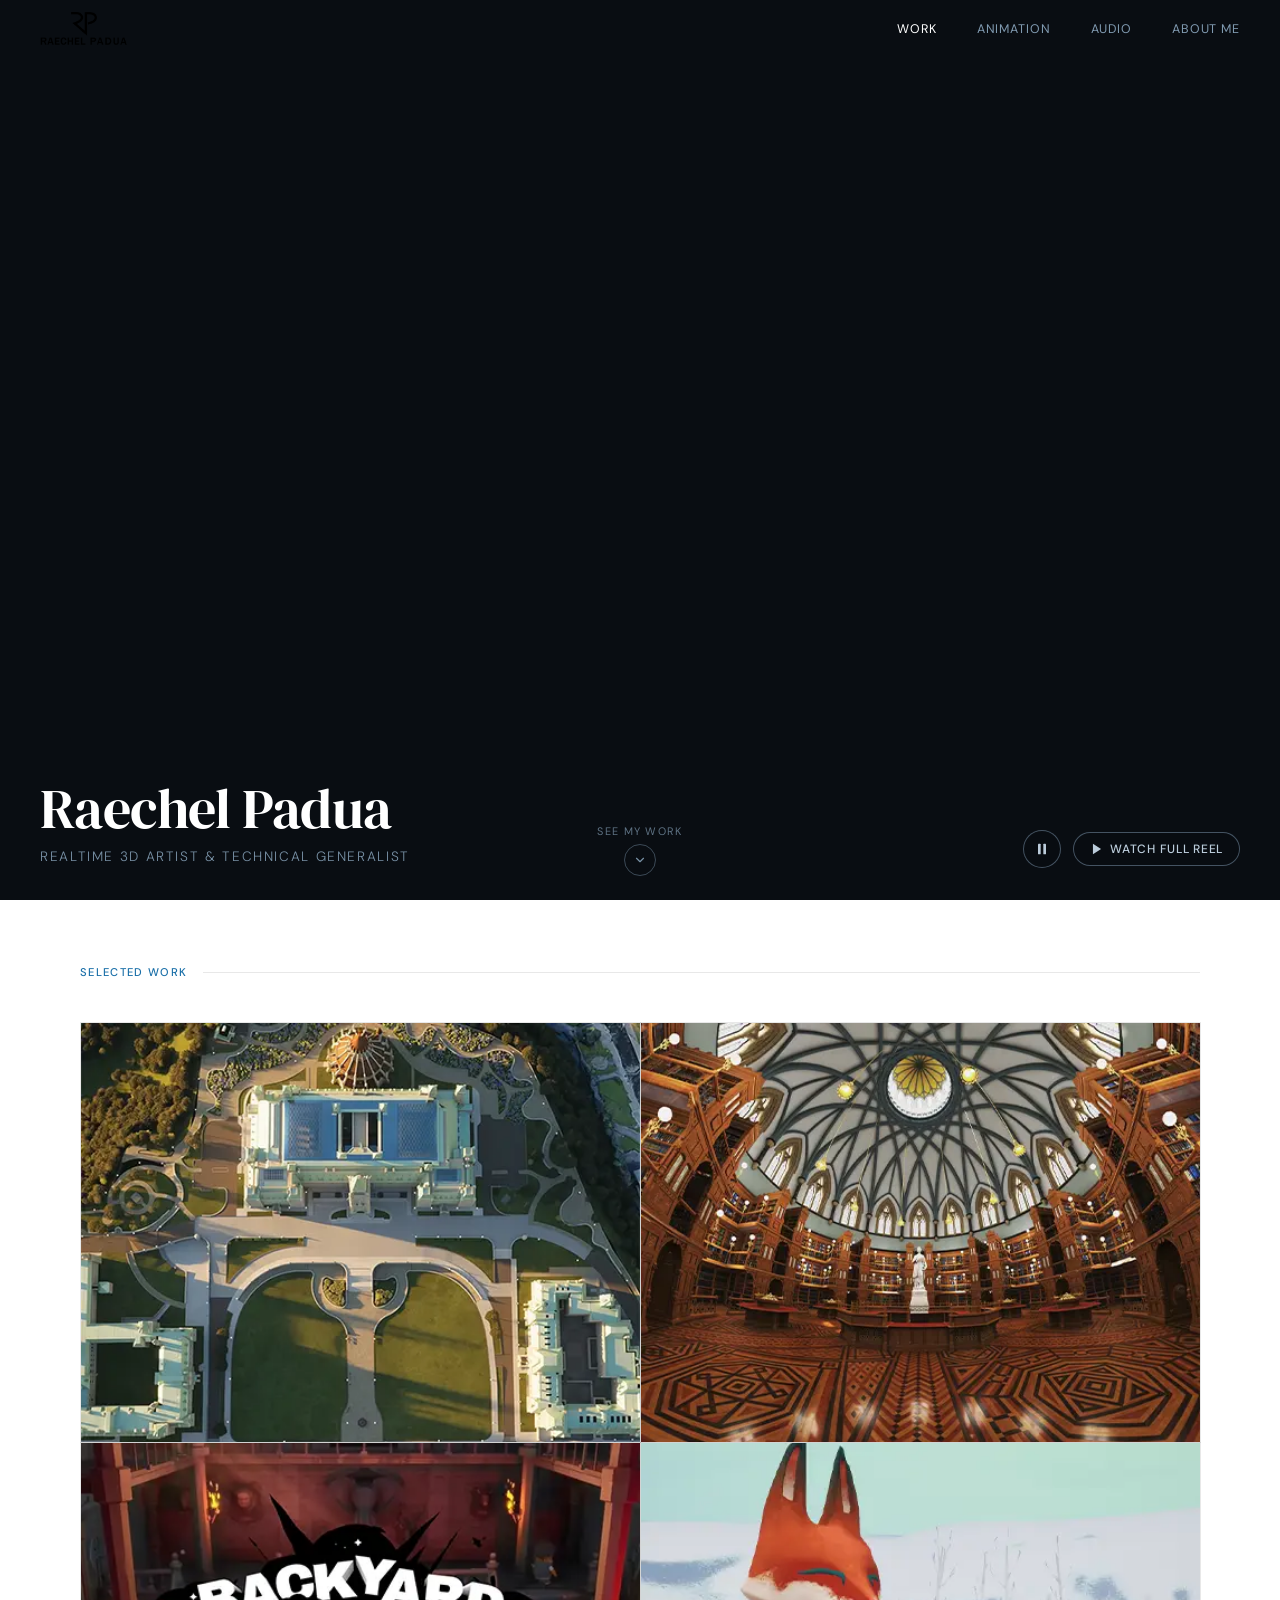
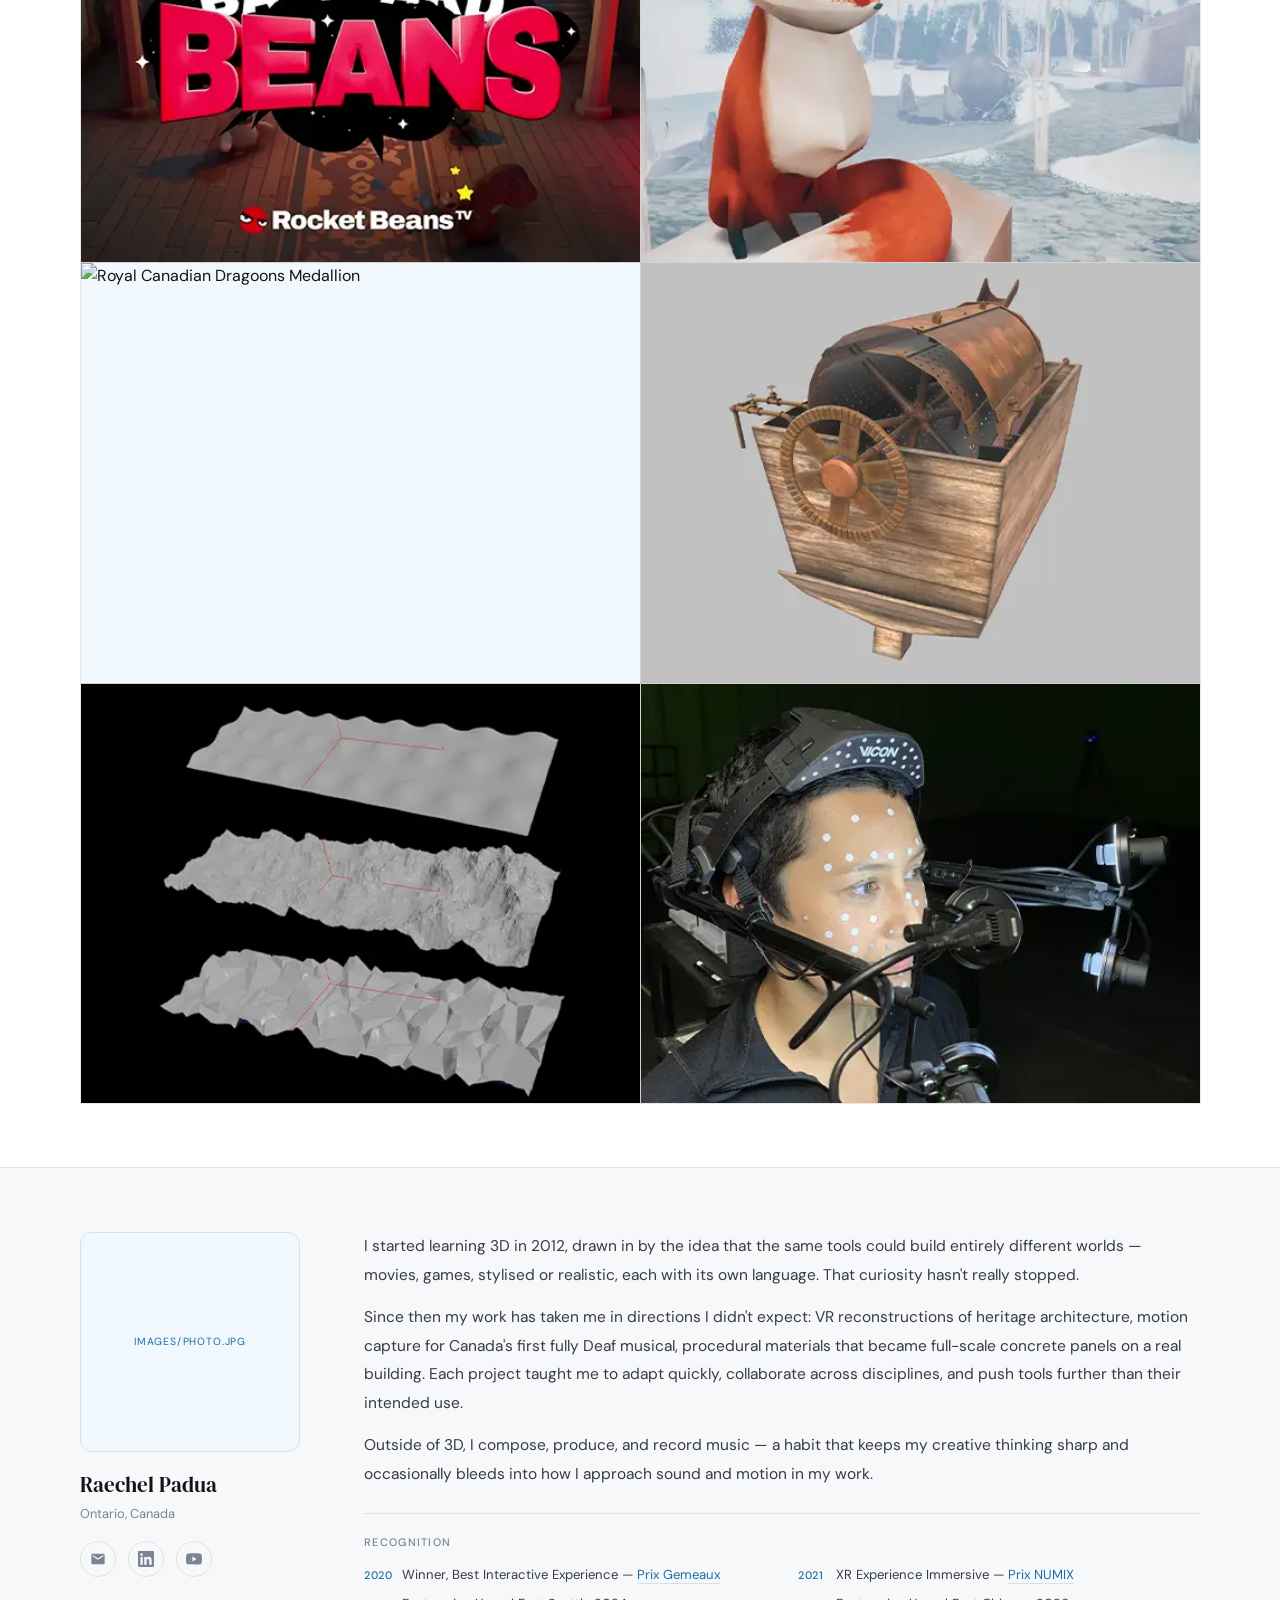
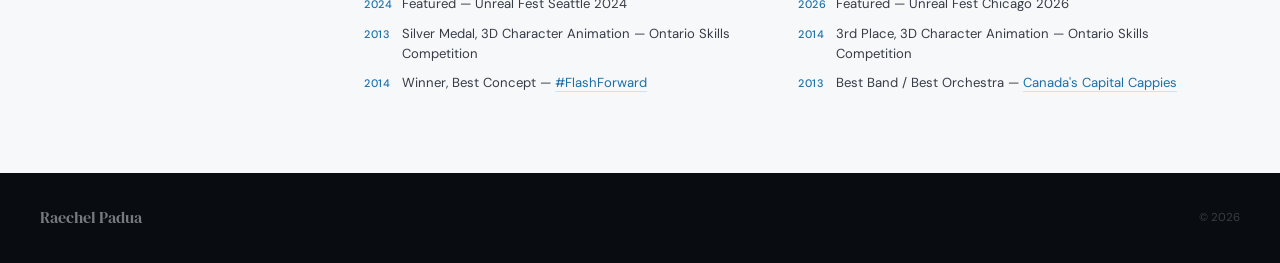
==== commit a1ccb648: "changed placeholder to img" ====
--- a/index.html
+++ b/index.html
@@ -57,10 +57,6 @@
           <svg id="icon-pause" viewBox="0 0 24 24"><rect x="6" y="4" width="4" height="16" rx="1" fill="currentColor" stroke="none"/><rect x="14" y="4" width="4" height="16" rx="1" fill="currentColor" stroke="none"/></svg>
           <svg id="icon-play" viewBox="0 0 24 24" style="display:none;"><polygon points="5 3 19 12 5 21 5 3" fill="currentColor" stroke="none"/></svg>
         </button>
-        <button class="hero-ctrl-btn" id="hero-mute-btn" aria-label="Toggle mute">
-          <svg id="icon-muted" viewBox="0 0 24 24"><polygon points="11 5 6 9 2 9 2 15 6 15 11 19 11 5" stroke="currentColor" stroke-width="2" fill="none" stroke-linecap="round" stroke-linejoin="round"/><line x1="23" y1="9" x2="17" y2="15" stroke="currentColor" stroke-width="2" stroke-linecap="round"/><line x1="17" y1="9" x2="23" y2="15" stroke="currentColor" stroke-width="2" stroke-linecap="round"/></svg>
-          <svg id="icon-unmuted" viewBox="0 0 24 24" style="display:none;"><polygon points="11 5 6 9 2 9 2 15 6 15 11 19 11 5" stroke="currentColor" stroke-width="2" fill="none" stroke-linecap="round" stroke-linejoin="round"/><path d="M15.54 8.46a5 5 0 0 1 0 7.07" stroke="currentColor" stroke-width="2" fill="none" stroke-linecap="round"/></svg>
-        </button>
         <button class="hero-watch-btn" id="hero-watch-btn">
           <svg viewBox="0 0 24 24"><polygon points="5 3 19 12 5 21 5 3"/></svg>
           Watch full reel
@@ -103,7 +99,7 @@
         data-awards="" data-links=""
         data-hero="images/projects/01-CB-Hero.webp">
         <div class="project-thumb-wrap">
-          <div class="project-thumb-placeholder">images/projects/cbr.webp</div>
+          <img src="images/projects/cbr.webp" alt="Centre Block Rehabilitation">
           <div class="project-hover-overlay">
             <div class="project-hover-title">Centre Block Rehabilitation</div>
             <div class="project-hover-roles">Team Lead · Cinematics · Look Dev</div>
@@ -121,7 +117,7 @@
         data-links="View experience|https://www.experienceparliament.ca/"
         data-hero="images/projects/02-PAR-Hero.webp">
         <div class="project-thumb-wrap">
-          <div class="project-thumb-placeholder">images/projects/parliament.webp</div>
+          <img src="images/projects/parliament.webp" alt="Parliament: The Virtual Experience">
           <div class="project-hover-overlay">
             <div class="project-hover-title">Parliament: The Virtual Experience</div>
             <div class="project-hover-roles">3D Lead · Unity Look Dev</div>
@@ -139,7 +135,7 @@
         data-links="Backyard Beans on Steam|https://store.steampowered.com/app/1469430/Backyard_Beans/"
         data-hero="images/projects/03-BB-hero.webp">
         <div class="project-thumb-wrap">
-          <div class="project-thumb-placeholder">images/projects/backyard-beans.webp</div>
+          <img src="images/projects/backyard-beans.webp" alt="Backyard Beans">
           <div class="project-hover-overlay">
             <div class="project-hover-title">Backyard Beans</div>
             <div class="project-hover-roles">Character Pipeline · Animator · Costume</div>
@@ -157,7 +153,7 @@
         data-links="Watch Playthrough|https://www.youtube.com/watch?v=alzvcMKcr0c"
         data-hero="images/projects/04-FF-Hero.webp">
         <div class="project-thumb-wrap">
-          <div class="project-thumb-placeholder">images/projects/familiar-fate.webp</div>
+          <img src="images/projects/familiar-fate.webp" alt="A Familiar Fate">
           <div class="project-hover-overlay">
             <div class="project-hover-title">A Familiar Fate</div>
             <div class="project-hover-roles">3D Lead · Animation · Cinematics</div>
@@ -174,7 +170,7 @@
         data-awards="" data-links=""
         data-hero="images/projects/05-Dragoons-Hero.webp">
         <div class="project-thumb-wrap">
-          <div class="project-thumb-placeholder">images/projects/dragoons.webp</div>
+          <img src="images/projects/dragoons.webp" alt="Royal Canadian Dragoons Medallion">
           <div class="project-hover-overlay">
             <div class="project-hover-title">Royal Canadian Dragoons Medallion</div>
             <div class="project-hover-roles">Lead · Sculpting · Fabrication</div>
@@ -192,7 +188,7 @@
         data-links="Venus Mill Website|https://venusmillstory.ca/"
         data-hero="images/projects/08-VM-Hero.webp">
         <div class="project-thumb-wrap">
-          <div class="project-thumb-placeholder">images/projects/venus-mill.webp</div>
+          <img src="images/projects/venus-mill.webp" alt="Yukon's Venus Mill">
           <div class="project-hover-overlay">
             <div class="project-hover-title">Yukon's Venus Mill</div>
             <div class="project-hover-roles">Lead · Environment · Look Dev</div>
@@ -210,7 +206,7 @@
         data-links="More photos — B+H Architects|https://bharchitects.com/en/project/library-and-archives-of-canada-gatineau-2/"
         data-hero="images/projects/06-Stone-Hero.webp">
         <div class="project-thumb-wrap">
-          <div class="project-thumb-placeholder">images/projects/stone-facade.webp</div>
+          <img src="images/projects/stone-facade.webp" alt="Stone Building Facade">
           <div class="project-hover-overlay">
             <div class="project-hover-title">Stone Building Facade</div>
             <div class="project-hover-roles">Lead · Procedural · Fabrication</div>
@@ -227,7 +223,7 @@
         data-awards="" data-links=""
         data-hero="images/projects/07-BD-Hero.webp">
         <div class="project-thumb-wrap">
-          <div class="project-thumb-placeholder">images/projects/black-drum.webp</div>
+          <img src="images/projects/black-drum.webp" alt="The Black Drum">
           <div class="project-hover-overlay">
             <div class="project-hover-title">The Black Drum</div>
             <div class="project-hover-roles">Rigging · Mocap · ASL Animation</div>
@@ -692,9 +688,6 @@
   const pauseBtn    = document.getElementById('hero-pause-btn');
   const iconPause   = document.getElementById('icon-pause');
   const iconPlay    = document.getElementById('icon-play');
-  const muteBtn     = document.getElementById('hero-mute-btn');
-  const iconMuted   = document.getElementById('icon-muted');
-  const iconUnmuted = document.getElementById('icon-unmuted');
 
   pauseBtn?.addEventListener('click', () => {
     if (heroVideo.paused) {
@@ -708,11 +701,7 @@
     }
   });
 
-  muteBtn?.addEventListener('click', () => {
-    heroVideo.muted = !heroVideo.muted;
-    iconMuted.style.display   = heroVideo.muted ? 'block' : 'none';
-    iconUnmuted.style.display = heroVideo.muted ? 'none'  : 'block';
-  });
+
 
   // Dim on scroll, pause when hero exits view, resume when back
   let userPaused = false;
--- a/style.css
+++ b/style.css
@@ -238,11 +238,19 @@
 .hero-scroll-btn {
   position: absolute;
   bottom: 1.5rem;
-  left: 50%;
-  transform: translateX(-50%);
-  display: flex; flex-direction: column; align-items: center; gap: 6px;
-  background: none; border: none; cursor: pointer;
-  z-index: 3; padding: 0;
+  left: 0;
+  right: 0;
+  margin: 0 auto;
+  width: fit-content;
+  display: flex;
+  flex-direction: column;
+  align-items: center;
+  gap: 6px;
+  background: none;
+  border: none;
+  cursor: pointer;
+  z-index: 3;
+  padding: 0;
   animation: fadeUp 0.9s var(--ease-out) 0.5s both;
   white-space: nowrap;
 }
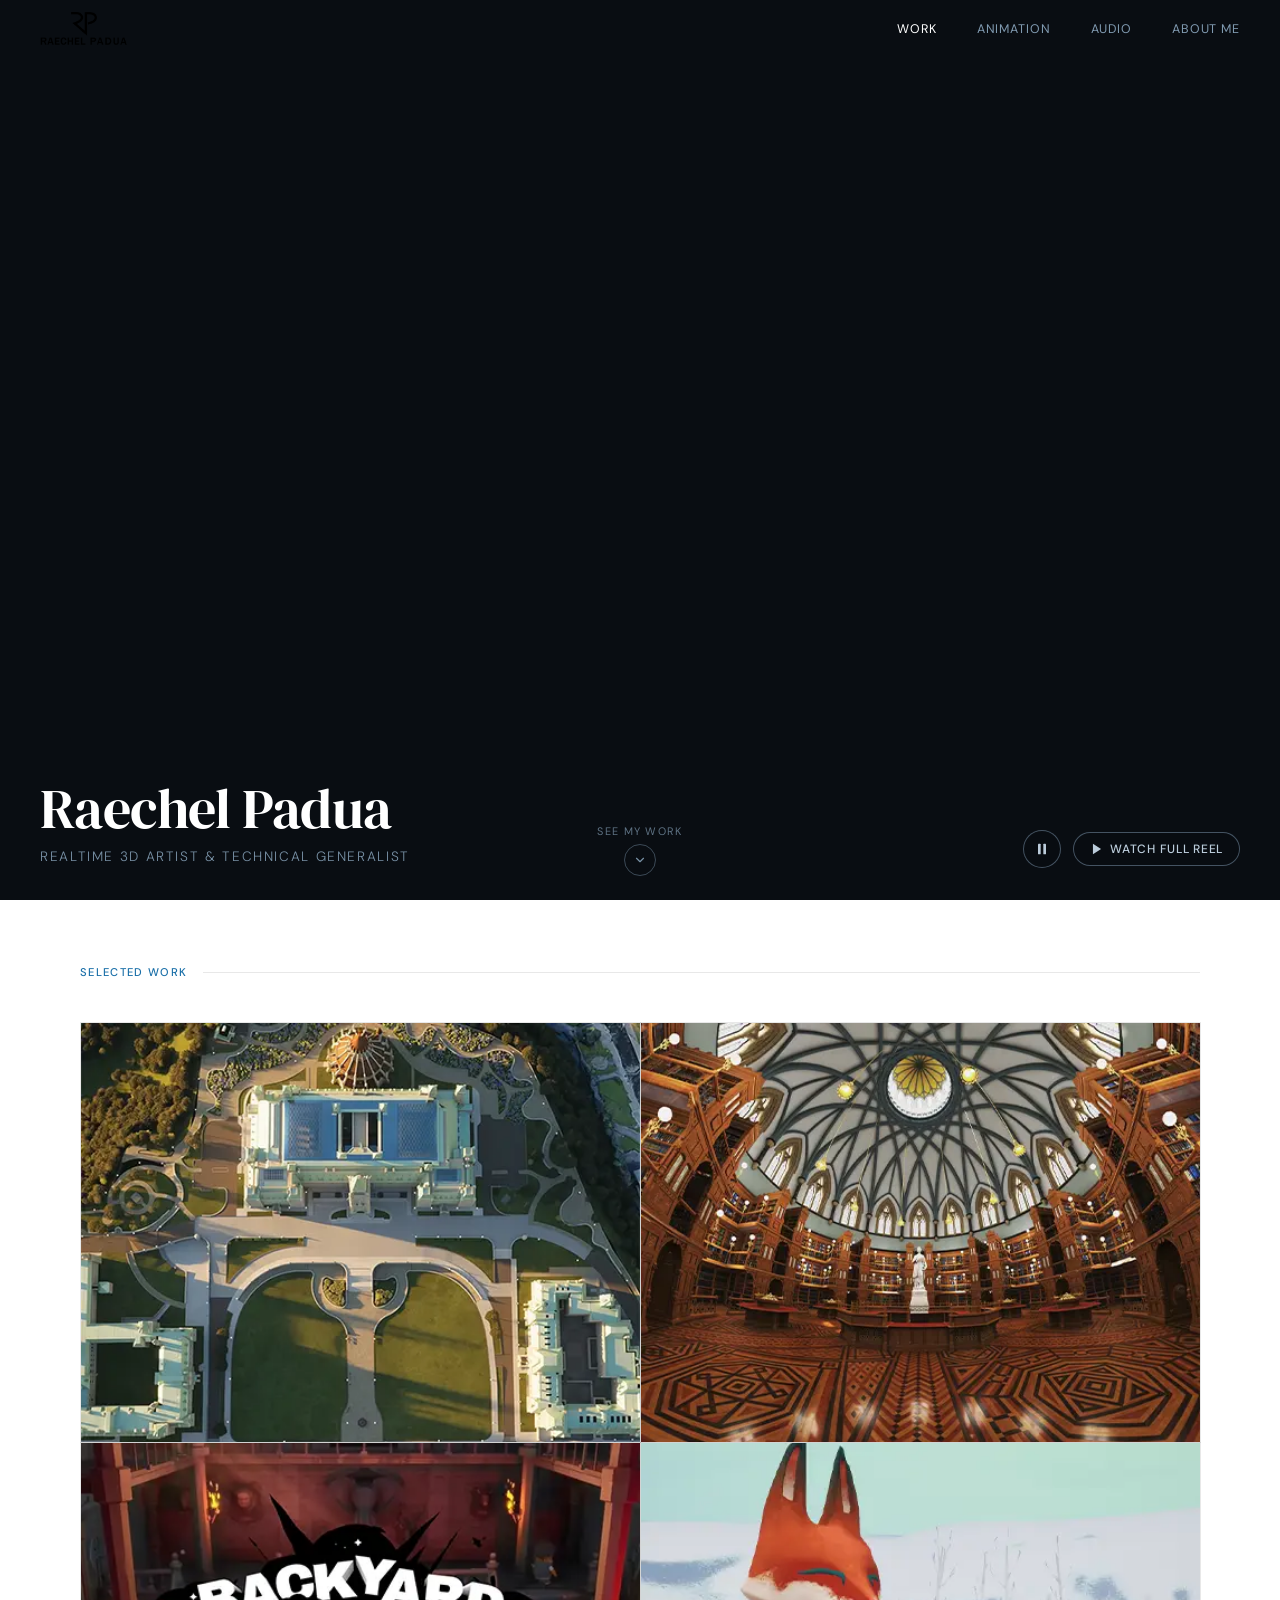
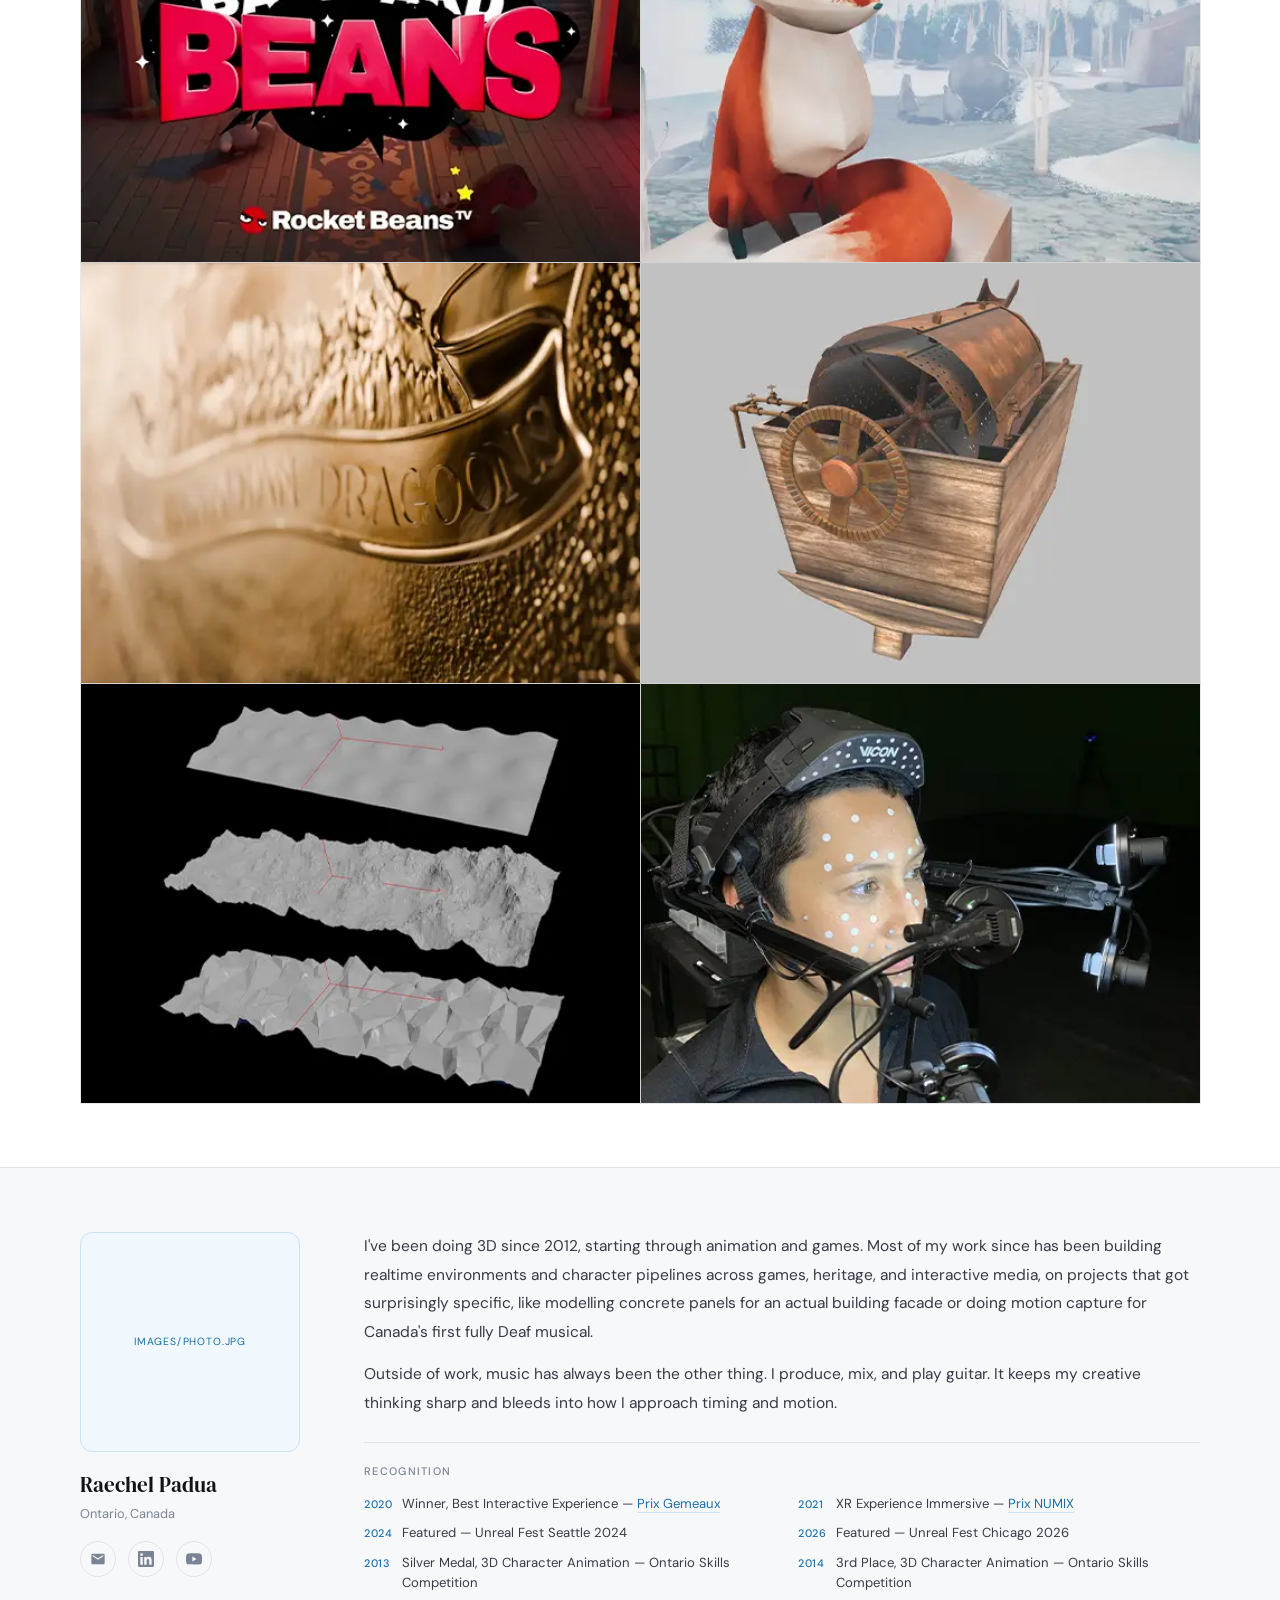
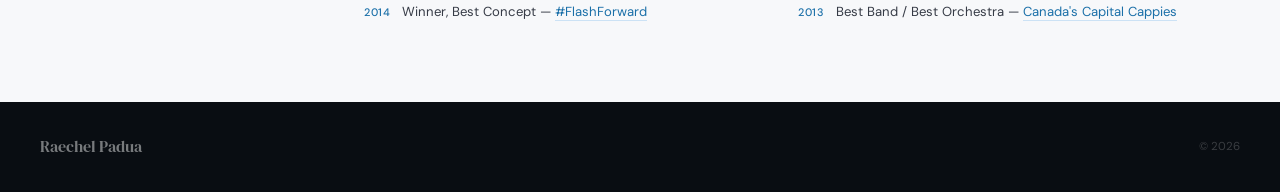
==== commit 95a6523b: "changing title and the about desc" ====
--- a/index.html
+++ b/index.html
@@ -192,7 +192,7 @@
           <div class="project-hover-overlay">
             <div class="project-hover-title">Yukon's Venus Mill</div>
             <div class="project-hover-roles">Lead · Environment · Look Dev</div>
-          </div>
+          </div> 
         </div>
       </div>
 
@@ -616,9 +616,8 @@
     </div>
     <div>
       <div class="about-blurb">
-        <p>I started learning 3D in 2012, drawn in by the idea that the same tools could build entirely different worlds — movies, games, stylised or realistic, each with its own language. That curiosity hasn't really stopped.</p>
-        <p>Since then my work has taken me in directions I didn't expect: VR reconstructions of heritage architecture, motion capture for Canada's first fully Deaf musical, procedural materials that became full-scale concrete panels on a real building. Each project taught me to adapt quickly, collaborate across disciplines, and push tools further than their intended use.</p>
-        <p>Outside of 3D, I compose, produce, and record music — a habit that keeps my creative thinking sharp and occasionally bleeds into how I approach sound and motion in my work.</p>
+        <p>I've been doing 3D since 2012, starting through animation and games. Most of my work since has been building realtime environments and character pipelines across games, heritage, and interactive media, on projects that got surprisingly specific, like modelling concrete panels for an actual building facade or doing motion capture for Canada's first fully Deaf musical.</p>
+        <p>Outside of work, music has always been the other thing. I produce, mix, and play guitar. It keeps my creative thinking sharp and bleeds into how I approach timing and motion.</p>
       </div>
       <div class="about-awards">
         <div class="about-awards-label">Recognition</div>
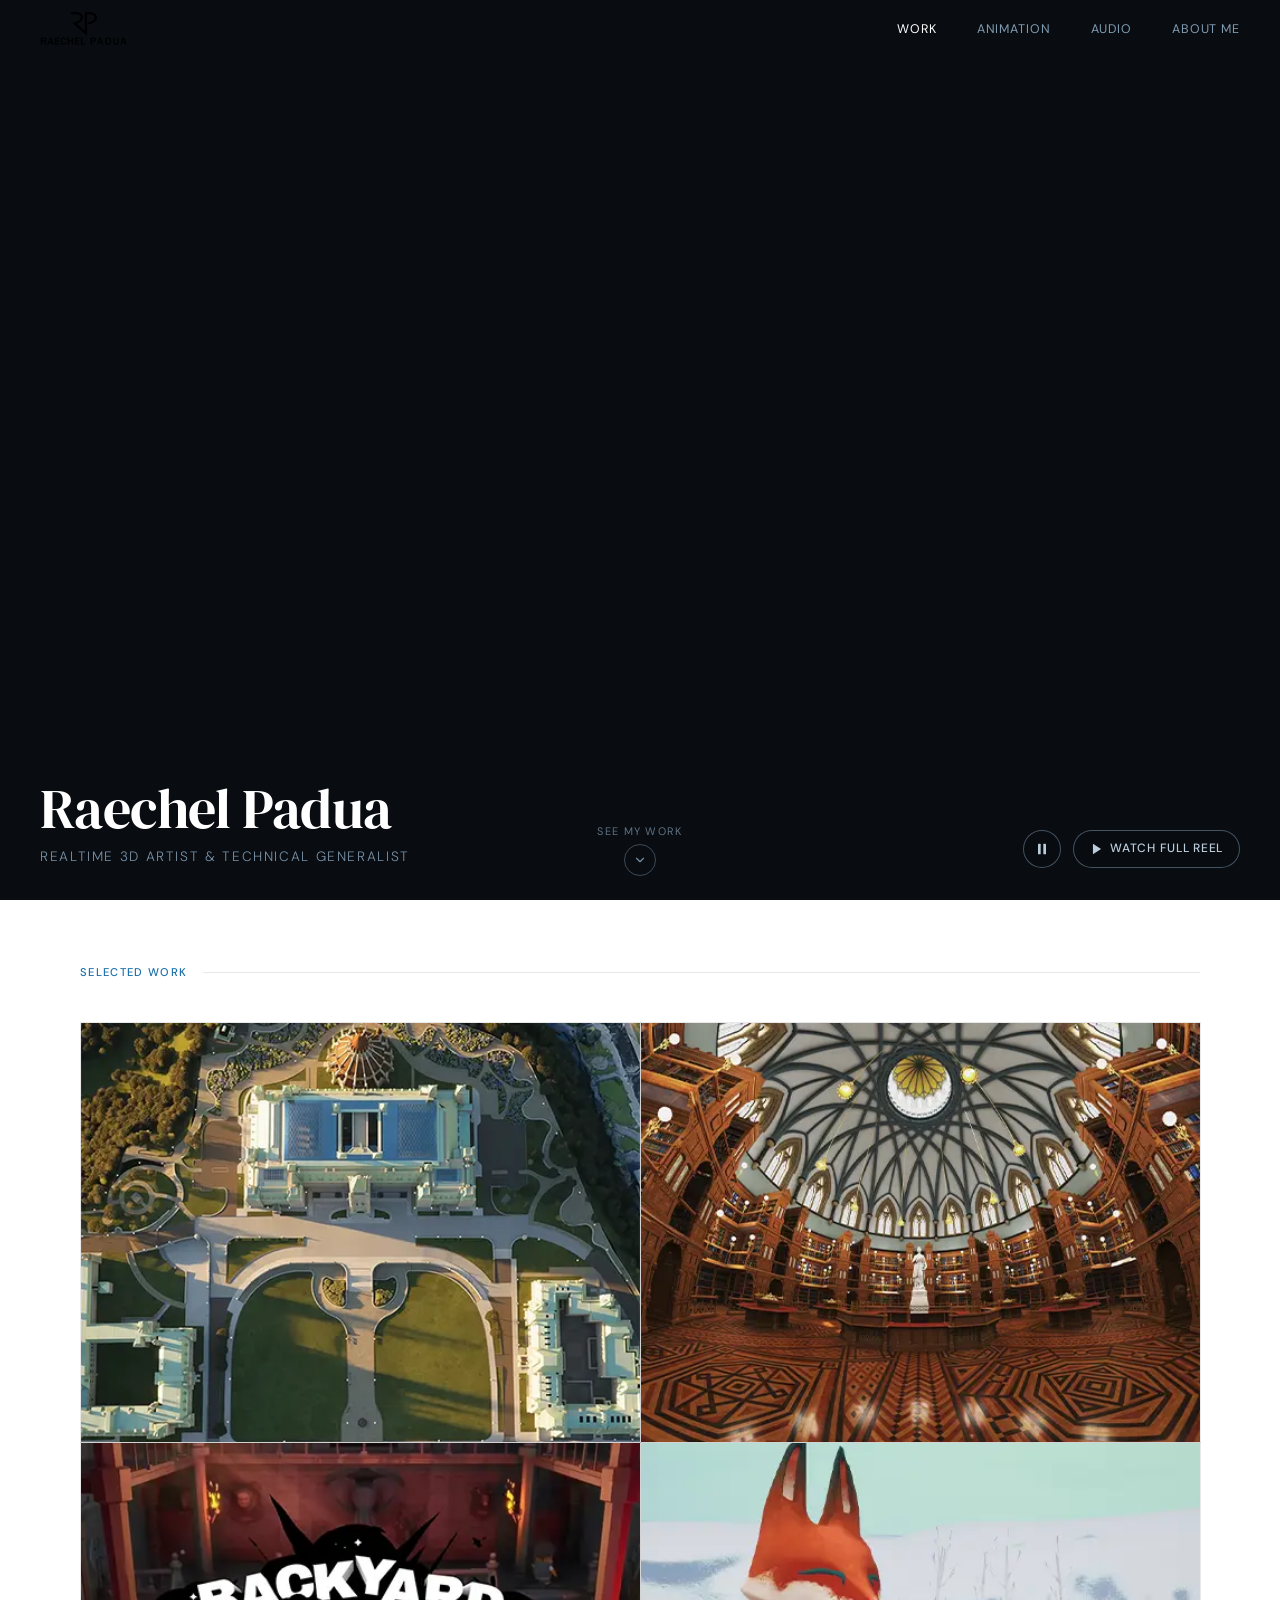
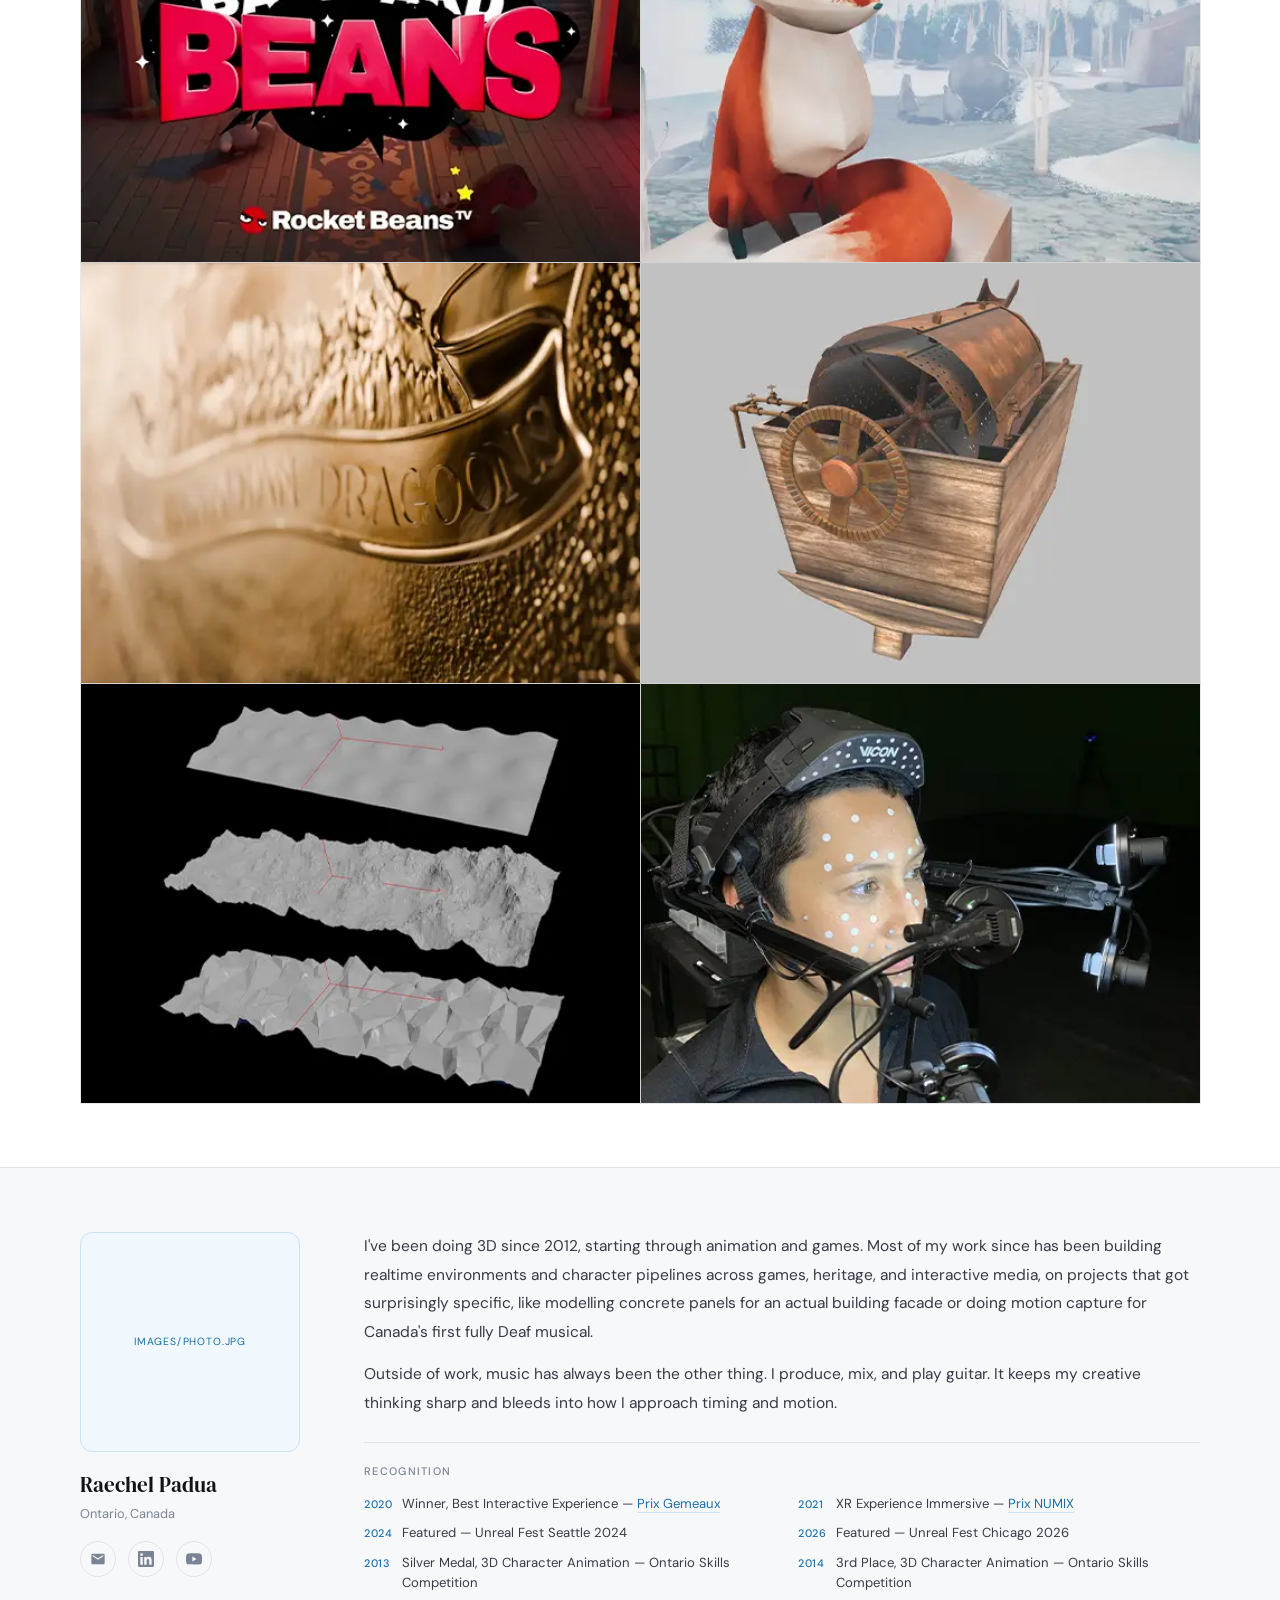
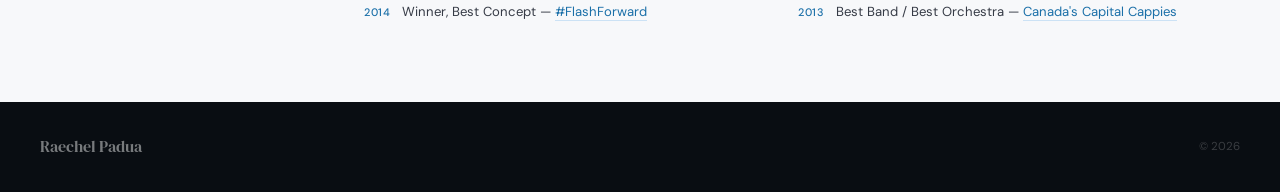
==== commit 074ee6ee: "changing watch reel button to a youtube link instead." ====
--- a/index.html
+++ b/index.html
@@ -5,6 +5,8 @@
   <meta name="viewport" content="width=device-width, initial-scale=1.0">
   <title>Raechel Padua Portfolio</title>
   <meta name="description" content="Portfolio of Raechel Padua, Realtime 3D Artist based in Ontario, Canada.">
+  <link rel="icon" type="image/png" href="favicon.png">
+  <link rel="apple-touch-icon" href="apple-touch-icon.png">
   <link rel="stylesheet" href="style.css">
 </head>
 <body>
@@ -38,9 +40,7 @@
 <section id="hero">
   <!--
     REPLACE FILE: videos/hero-reel.mp4
-    Self-hosted video — no Safari redirect issues.
-    Export: H.264, 1080p, 4-6 Mbps, faststart enabled. Target under 30MB.
-    Optional poster image: add poster="images/hero-poster.webp" to the video tag.
+    H.264, 1080p or 720p, 4 Mbps, faststart enabled. Target under 30MB.
   -->
   <video id="hero-video" autoplay muted loop playsinline src="videos/hero-reel.mp4"></video>
 
@@ -57,10 +57,11 @@
           <svg id="icon-pause" viewBox="0 0 24 24"><rect x="6" y="4" width="4" height="16" rx="1" fill="currentColor" stroke="none"/><rect x="14" y="4" width="4" height="16" rx="1" fill="currentColor" stroke="none"/></svg>
           <svg id="icon-play" viewBox="0 0 24 24" style="display:none;"><polygon points="5 3 19 12 5 21 5 3" fill="currentColor" stroke="none"/></svg>
         </button>
-        <button class="hero-watch-btn" id="hero-watch-btn">
+        <!-- Watch full reel — opens YouTube in new tab, no choppy in-site player -->
+        <a href="https://www.youtube.com/watch?v=ujmQUXGUZwc" target="_blank" rel="noopener" class="hero-watch-btn">
           <svg viewBox="0 0 24 24"><polygon points="5 3 19 12 5 21 5 3"/></svg>
           Watch full reel
-        </button>
+        </a>
       </div>
     </div>
   </div>
@@ -72,15 +73,6 @@
     </div>
   </button>
 </section>
-
-<div id="reel-modal">
-  <div class="reel-modal-inner">
-    <button class="reel-modal-close" id="reel-modal-close">&times; Close</button>
-    <div class="reel-modal-wrap">
-      <iframe id="reel-modal-iframe" allowfullscreen allow="autoplay; encrypted-media"></iframe>
-    </div>
-  </div>
-</div>
 
 <section id="work" style="background:var(--page);">
   <div class="section-wrap">
@@ -97,7 +89,7 @@
         data-desc="A joint effort between Carleton Immersive Media Studio and CENTRUS to create an interactive Pixel Streaming application serving as a Visual Twin of Parliament's Centre Block Rehabilitation. I led the team, directed cinematic sequences in Unreal Sequencer, handled look development end-to-end, and optimised BIM, photogrammetry, and pointcloud data for realtime use. Featured at Unreal Fest Seattle 2024 and Unreal Fest Chicago 2026."
         data-tools="Unreal Engine 5, Maya, Houdini, Substance Painter"
         data-awards="" data-links=""
-        data-hero="images/projects/01-CB-Hero.webp">
+        data-hero="images/projects/01-CB-Hero.mp4">
         <div class="project-thumb-wrap">
           <img src="images/projects/cbr.webp" alt="Centre Block Rehabilitation">
           <div class="project-hover-overlay">
@@ -192,7 +184,7 @@
           <div class="project-hover-overlay">
             <div class="project-hover-title">Yukon's Venus Mill</div>
             <div class="project-hover-roles">Lead · Environment · Look Dev</div>
-          </div> 
+          </div>
         </div>
       </div>
 
@@ -249,25 +241,20 @@
     </ul>
   </div>
   <div class="ov-media-full">
-    <!-- REPLACE FILE: images/projects/01-CB-PT.mp4 — looping clip -->
     <video autoplay muted loop playsinline class="ov-loop" src="images/projects/01-CB-PT.mp4"></video>
   </div>
   <div class="ov-media-grid ov-grid-2">
-    <!-- REPLACE FILE: images/projects/01-CB-orbit.mp4 -->
     <video autoplay muted loop playsinline class="ov-loop" src="images/projects/01-CB-orbit.mp4" style="aspect-ratio:16/9;object-fit:cover;"></video>
-    <!-- REPLACE FILE: images/projects/01-CB-top.mp4 -->
     <video autoplay muted loop playsinline class="ov-loop" src="images/projects/01-CB-top.mp4" style="aspect-ratio:16/9;object-fit:cover;"></video>
   </div>
   <div class="ov-section">
     <div class="ov-section-label">ArchViz Reel — includes CBR shots</div>
-    <!-- This is your own upload on YT — keeping as YT embed, loads on user scroll not on page load -->
     <div class="ov-embed">
       <iframe src="https://www.youtube.com/embed/oe2zM_vsr4g" allowfullscreen loading="lazy"></iframe>
     </div>
   </div>
   <div class="ov-section">
     <div class="ov-section-label">Featured at Unreal Fest Seattle 2024</div>
-    <!-- Not your upload — keeping as YT embed -->
     <div class="ov-embed">
       <iframe src="https://www.youtube.com/embed/zVLCuKxAdjk" allowfullscreen loading="lazy"></iframe>
     </div>
@@ -294,8 +281,7 @@
     <img src="images/projects/02-PAR-Court.webp" alt="Courtyard" style="aspect-ratio:4/3;object-fit:cover;">
   </div>
   <div class="ov-section">
-    <div class="ov-section-label">Experience walkthrough — Parliament VR channel</div>
-    <!-- Not your upload — keeping as YT -->
+    <div class="ov-section-label">Experience walkthrough</div>
     <div class="ov-embed">
       <iframe src="https://www.youtube.com/embed/1K4cXuOl_lM" allowfullscreen loading="lazy"></iframe>
     </div>
@@ -332,7 +318,6 @@
   </div>
   <div class="ov-section">
     <div class="ov-section-label">Official launch showcase — Gamescom 2024 (Rocket Beans TV)</div>
-    <!-- Not your upload — keeping as YT -->
     <div class="ov-embed">
       <iframe src="https://www.youtube.com/embed/fnI0SbfGBI8" allowfullscreen loading="lazy"></iframe>
     </div>
@@ -369,14 +354,12 @@
   <div class="ov-media-full"><img src="images/projects/04-FF-Fish-full.webp" alt="Fish character"></div>
   <div class="ov-section">
     <div class="ov-section-label">All cutscenes and loading screens (2D &amp; 3D)</div>
-    <!-- Your own upload — fine as YT -->
     <div class="ov-embed">
       <iframe src="https://www.youtube.com/embed/wyVrJ3wnHB0" allowfullscreen loading="lazy"></iframe>
     </div>
   </div>
   <div class="ov-section">
     <div class="ov-section-label">In-game supercut</div>
-    <!-- Not your upload — keeping as YT -->
     <div class="ov-embed">
       <iframe src="https://www.youtube.com/embed/tphRthrthpk" allowfullscreen loading="lazy"></iframe>
     </div>
@@ -564,7 +547,6 @@
   </div>
   <div class="ov-section">
     <div class="ov-section-label">Play trailer</div>
-    <!-- Not your upload — keeping as YT -->
     <div class="ov-embed">
       <iframe src="https://www.youtube.com/embed/Z3SynP1OJj0" allowfullscreen loading="lazy"></iframe>
     </div>
@@ -590,6 +572,12 @@
     </div>
     <div id="ov-body" class="overlay-rich-body"></div>
   </div>
+</div>
+
+<!-- LIGHTBOX -->
+<div id="lightbox">
+  <button class="lightbox-close" id="lightbox-close">&times;</button>
+  <img id="lightbox-img" src="" alt="">
 </div>
 
 <!-- ABOUT -->
@@ -642,7 +630,7 @@
 </footer>
 
 <script>
-  // ── Hamburger — lines to X ─────────────────────────────────────
+  // ── Hamburger ──────────────────────────────────────────────────
   const hamburger = document.getElementById('nav-hamburger');
   const drawer    = document.getElementById('nav-drawer');
 
@@ -682,34 +670,33 @@
   }, { passive: true });
   scrollTopBtn?.addEventListener('click', () => window.scrollTo({ top: 0, behavior: 'smooth' }));
 
-  // ── Self-hosted video controls ─────────────────────────────────
-  const heroVideo   = document.getElementById('hero-video');
-  const pauseBtn    = document.getElementById('hero-pause-btn');
-  const iconPause   = document.getElementById('icon-pause');
-  const iconPlay    = document.getElementById('icon-play');
+  // ── Hero video controls ────────────────────────────────────────
+  const heroVideo  = document.getElementById('hero-video');
+  const pauseBtn   = document.getElementById('hero-pause-btn');
+  const iconPause  = document.getElementById('icon-pause');
+  const iconPlay   = document.getElementById('icon-play');
+  let userPaused   = false;
 
   pauseBtn?.addEventListener('click', () => {
     if (heroVideo.paused) {
       heroVideo.play();
       iconPause.style.display = 'block';
       iconPlay.style.display  = 'none';
+      userPaused = false;
     } else {
       heroVideo.pause();
       iconPause.style.display = 'none';
       iconPlay.style.display  = 'block';
+      userPaused = true;
     }
   });
 
-
-
-  // Dim on scroll, pause when hero exits view, resume when back
-  let userPaused = false;
-
+  // Dim on scroll, pause when off screen, resume when back
   window.addEventListener('scroll', () => {
     if (!heroSec || !heroVideo) return;
-    const rect  = heroSec.getBoundingClientRect();
-    const prog  = 1 - (rect.bottom / window.innerHeight);
-    const dim   = Math.max(0, Math.min(1, prog * 2.5));
+    const rect = heroSec.getBoundingClientRect();
+    const prog = 1 - (rect.bottom / window.innerHeight);
+    const dim  = Math.max(0, Math.min(1, prog * 2.5));
     heroVideo.style.opacity = 0.55 * (1 - dim);
 
     if (rect.bottom <= 0 && !heroVideo.paused) {
@@ -718,9 +705,6 @@
       heroVideo.play().catch(() => {});
     }
   }, { passive: true });
-
-  // Track if user manually paused
-  pauseBtn?.addEventListener('click', () => { userPaused = heroVideo.paused; });
 
   // Scroll button
   document.getElementById('hero-scroll-btn')?.addEventListener('click', () => {
@@ -731,31 +715,7 @@
     document.getElementById('work')?.scrollIntoView({ behavior: 'smooth' });
   });
 
-  // ── Watch full reel modal ──────────────────────────────────────
-  const reelModal  = document.getElementById('reel-modal');
-  const reelIframe = document.getElementById('reel-modal-iframe');
-  const reelClose  = document.getElementById('reel-modal-close');
-
-  document.getElementById('hero-watch-btn')?.addEventListener('click', () => {
-    reelIframe.src = 'https://www.youtube.com/embed/ujmQUXGUZwc?autoplay=1&rel=0';
-    reelModal.classList.add('open');
-    document.body.style.overflow = 'hidden';
-    userPaused = true;
-    heroVideo.pause();
-    iconPause.style.display = 'none';
-    iconPlay.style.display  = 'block';
-  });
-
-  function closeReelModal() {
-    reelIframe.src = '';
-    reelModal.classList.remove('open');
-    document.body.style.overflow = '';
-  }
-
-  reelClose?.addEventListener('click', closeReelModal);
-  reelModal?.addEventListener('click', e => { if (e.target === reelModal) closeReelModal(); });
-
-  // ── Loop video observer — pause when off screen ────────────────
+  // ── Loop video observer ────────────────────────────────────────
   const loopObs = new IntersectionObserver(entries => {
     entries.forEach(e => {
       if (e.isIntersecting) { e.target.play().catch(() => {}); }
@@ -780,8 +740,14 @@
     const d    = card.dataset;
     const tmpl = d.project ? document.querySelector(`template[data-project="${d.project}"]`) : null;
 
+    // Hero — supports both image and video
     if (d.hero) {
-      elHeroImg.innerHTML = `<img src="${d.hero}" alt="${d.title || ''}">`;
+      const isVideo = d.hero.endsWith('.mp4') || d.hero.endsWith('.webm');
+      if (isVideo) {
+        elHeroImg.innerHTML = `<video autoplay muted loop playsinline src="${d.hero}" style="width:100%;height:100%;object-fit:cover;display:block;"></video>`;
+      } else {
+        elHeroImg.innerHTML = `<img src="${d.hero}" alt="${d.title || ''}">`;
+      }
       elHeroImg.style.display = 'block';
     } else {
       elHeroImg.style.display = 'none';
@@ -846,7 +812,43 @@
   document.querySelectorAll('.project-card').forEach(c => c.addEventListener('click', () => openOverlay(c)));
   closeBtn?.addEventListener('click', closeOverlay);
   overlay?.addEventListener('click', e => { if (e.target === overlay) closeOverlay(); });
-  document.addEventListener('keydown', e => { if (e.key === 'Escape') { closeOverlay(); closeReelModal(); } });
+
+  // ── Lightbox ───────────────────────────────────────────────────
+  const lightbox      = document.getElementById('lightbox');
+  const lightboxImg   = document.getElementById('lightbox-img');
+  const lightboxClose = document.getElementById('lightbox-close');
+
+  function openLightbox(src, alt) {
+    lightboxImg.src = src;
+    lightboxImg.alt = alt || '';
+    lightbox.classList.add('open');
+  }
+
+  function closeLightbox() {
+    lightbox.classList.remove('open');
+    lightboxImg.src = '';
+  }
+
+  // Delegate — catches images added dynamically from templates
+  document.addEventListener('click', e => {
+    const img = e.target.closest('.overlay-rich-body img, .ov-media-full img, .ov-media-grid img');
+    if (img) {
+      e.stopPropagation();
+      openLightbox(img.src, img.alt);
+      return;
+    }
+    if (e.target === lightbox) closeLightbox();
+    if (e.target === overlay)  closeOverlay();
+  });
+
+  lightboxClose?.addEventListener('click', closeLightbox);
+
+  document.addEventListener('keydown', e => {
+    if (e.key === 'Escape') {
+      if (lightbox.classList.contains('open')) { closeLightbox(); return; }
+      closeOverlay();
+    }
+  });
 </script>
 </body>
 </html>
--- a/style.css
+++ b/style.css
@@ -73,7 +73,6 @@
 #nav.nav-solid .nav-links a:hover,
 #nav.nav-solid .nav-links a.active { color: var(--azure); }
 
-/* Hamburger — lines become X when open */
 .nav-hamburger {
   display: none;
   flex-direction: column;
@@ -91,7 +90,6 @@
 #nav.nav-hero  .nav-hamburger span { background: rgba(255,255,255,0.85); }
 #nav.nav-solid .nav-hamburger span { background: var(--ink); }
 
-/* X state */
 .nav-hamburger.open span:nth-child(1) { transform: translateY(6.5px) rotate(45deg); }
 .nav-hamburger.open span:nth-child(2) { opacity: 0; transform: scaleX(0); }
 .nav-hamburger.open span:nth-child(3) { transform: translateY(-6.5px) rotate(-45deg); }
@@ -118,7 +116,6 @@
 .nav-drawer a:last-child { border-bottom: none; }
 .nav-drawer a:hover { color: var(--azure); }
 
-/* Scroll-to-top */
 #scroll-top {
   position: fixed; bottom: 2rem; right: 2rem; z-index: 400;
   width: 44px; height: 44px; border-radius: 50%;
@@ -164,7 +161,6 @@
   opacity: 0.55; transition: opacity 0.5s;
 }
 
-/* Gradient only at bottom — keeps top of video clear */
 .hero-overlay {
   position: absolute; inset: 0;
   background: linear-gradient(
@@ -211,7 +207,7 @@
   border: 1px solid rgba(180,215,245,0.35);
   background: rgba(9,13,18,0.4); color: rgba(220,238,255,0.85);
   backdrop-filter: blur(4px);
-  transition: border-color 0.2s, background 0.2s; cursor: pointer;
+  transition: border-color 0.2s, background 0.2s;
 }
 
 .hero-ctrl-btn:hover { border-color: rgba(180,215,245,0.8); background: rgba(9,13,18,0.65); }
@@ -228,29 +224,23 @@
   background: rgba(9,13,18,0.4); color: rgba(220,238,255,0.85);
   font-size: 0.75rem; font-weight: 500; letter-spacing: 0.06em; text-transform: uppercase;
   backdrop-filter: blur(4px); transition: border-color 0.2s, background 0.2s, color 0.2s;
+  text-decoration: none;
 }
 
 .hero-watch-btn:hover { border-color: rgba(180,215,245,0.8); background: rgba(9,13,18,0.65); color: #fff; }
 
 .hero-watch-btn svg { width: 14px; height: 14px; fill: currentColor; flex-shrink: 0; }
 
-/* Scroll button — absolutely centred at bottom, never overlaps controls */
+/* Scroll button — centred using margin auto, reliable on mobile Safari */
 .hero-scroll-btn {
   position: absolute;
   bottom: 1.5rem;
-  left: 0;
-  right: 0;
+  left: 0; right: 0;
   margin: 0 auto;
   width: fit-content;
-  display: flex;
-  flex-direction: column;
-  align-items: center;
-  gap: 6px;
-  background: none;
-  border: none;
-  cursor: pointer;
-  z-index: 3;
-  padding: 0;
+  display: flex; flex-direction: column; align-items: center; gap: 6px;
+  background: none; border: none; cursor: pointer;
+  z-index: 3; padding: 0;
   animation: fadeUp 0.9s var(--ease-out) 0.5s both;
   white-space: nowrap;
 }
@@ -278,20 +268,13 @@
   stroke-width: 2; stroke-linecap: round; stroke-linejoin: round;
 }
 
-/* Mobile hero adjustments */
 @media (max-width: 768px) {
   .hero-bottom {
-    flex-direction: column;
-    align-items: flex-start;
-    gap: 1rem;
-    padding: 0 1.25rem 5rem; /* extra bottom padding so scroll btn has room */
+    flex-direction: column; align-items: flex-start;
+    gap: 1rem; padding: 0 1.25rem 5rem;
   }
-
   .hero-name { font-size: 2rem; }
-
-  /* Hide text label on mobile, show only animated arrow */
   .hero-scroll-text { display: none; }
-
   .hero-scroll-btn { bottom: 1.25rem; }
 }
 
@@ -304,37 +287,6 @@
   0%, 100% { transform: translateY(0); }
   50%       { transform: translateY(5px); }
 }
-
-/* ================================================================
-   REEL MODAL
-   ================================================================ */
-
-#reel-modal {
-  display: none; position: fixed; inset: 0; z-index: 900;
-  background: rgba(5,9,14,0.92); backdrop-filter: blur(10px);
-  align-items: center; justify-content: center; padding: 2rem;
-}
-
-#reel-modal.open { display: flex; }
-
-.reel-modal-inner { position: relative; width: 100%; max-width: 1000px; }
-
-.reel-modal-close {
-  position: absolute; top: -2.5rem; right: 0;
-  background: none; border: none; cursor: pointer;
-  font-size: 1.25rem; color: rgba(200,225,245,0.6);
-  font-family: var(--font-body); line-height: 1; padding: 4px 8px;
-  transition: color 0.2s;
-}
-
-.reel-modal-close:hover { color: #fff; }
-
-.reel-modal-wrap {
-  position: relative; padding-bottom: 56.25%; height: 0;
-  overflow: hidden; border-radius: 10px; background: #000;
-}
-
-.reel-modal-wrap iframe { position: absolute; inset: 0; width: 100%; height: 100%; border: none; }
 
 /* ================================================================
    SECTIONS SHARED
@@ -438,8 +390,15 @@
 
 .overlay-close:hover { background: var(--azure-pale); color: var(--azure); }
 
-.overlay-hero-img { width: 100%; aspect-ratio: 16/9; overflow: hidden; border-radius: 12px 12px 0 0; background: var(--azure-pale); }
-.overlay-hero-img img { width: 100%; height: 100%; object-fit: cover; display: block; }
+.overlay-hero-img {
+  width: 100%; aspect-ratio: 16/9; overflow: hidden;
+  border-radius: 12px 12px 0 0; background: var(--azure-pale);
+}
+
+.overlay-hero-img img,
+.overlay-hero-img video {
+  width: 100%; height: 100%; object-fit: cover; display: block;
+}
 
 .overlay-body { padding: 1.5rem 2rem 1rem; border-bottom: 1px solid var(--border); }
 
@@ -470,7 +429,6 @@
 
 .overlay-rich-body { padding: 1.5rem 2rem 2rem; }
 
-/* Rich content */
 .ov-section { margin-bottom: 1.5rem; }
 .ov-section:last-child { margin-bottom: 0; }
 
@@ -504,6 +462,18 @@
 }
 .ov-btn:hover { background: var(--azure); color: #fff; border-color: var(--azure); }
 
+/* Clickable images in overlay — zoom in cursor */
+.overlay-rich-body img,
+.ov-media-full img,
+.ov-media-grid img {
+  cursor: zoom-in;
+  transition: opacity 0.2s;
+}
+
+.overlay-rich-body img:hover,
+.ov-media-full img:hover,
+.ov-media-grid img:hover { opacity: 0.88; }
+
 @keyframes scaleIn { from { opacity: 0; transform: scale(0.97); } to { opacity: 1; transform: scale(1); } }
 
 @media (max-width: 768px) {
@@ -514,6 +484,39 @@
 }
 
 @media (max-width: 480px) { .ov-grid-2, .ov-grid-3 { grid-template-columns: 1fr; } }
+
+/* ================================================================
+   LIGHTBOX
+   ================================================================ */
+
+#lightbox {
+  display: none;
+  position: fixed; inset: 0; z-index: 1000;
+  background: rgba(5,9,14,0.95);
+  align-items: center; justify-content: center;
+  padding: 1.5rem;
+  cursor: zoom-out;
+}
+
+#lightbox.open { display: flex; }
+
+#lightbox img {
+  max-width: 100%; max-height: 90vh;
+  object-fit: contain; border-radius: 6px;
+  box-shadow: 0 8px 60px rgba(0,0,0,0.6);
+  animation: scaleIn 0.2s var(--ease-out) both;
+  cursor: zoom-out; display: block;
+}
+
+.lightbox-close {
+  position: absolute; top: 1.25rem; right: 1.25rem;
+  background: none; border: none; cursor: pointer;
+  font-size: 1.5rem; color: rgba(200,225,245,0.6);
+  font-family: var(--font-body); line-height: 1;
+  padding: 4px 10px; transition: color 0.2s; z-index: 2;
+}
+
+.lightbox-close:hover { color: #fff; }
 
 /* ================================================================
    ABOUT
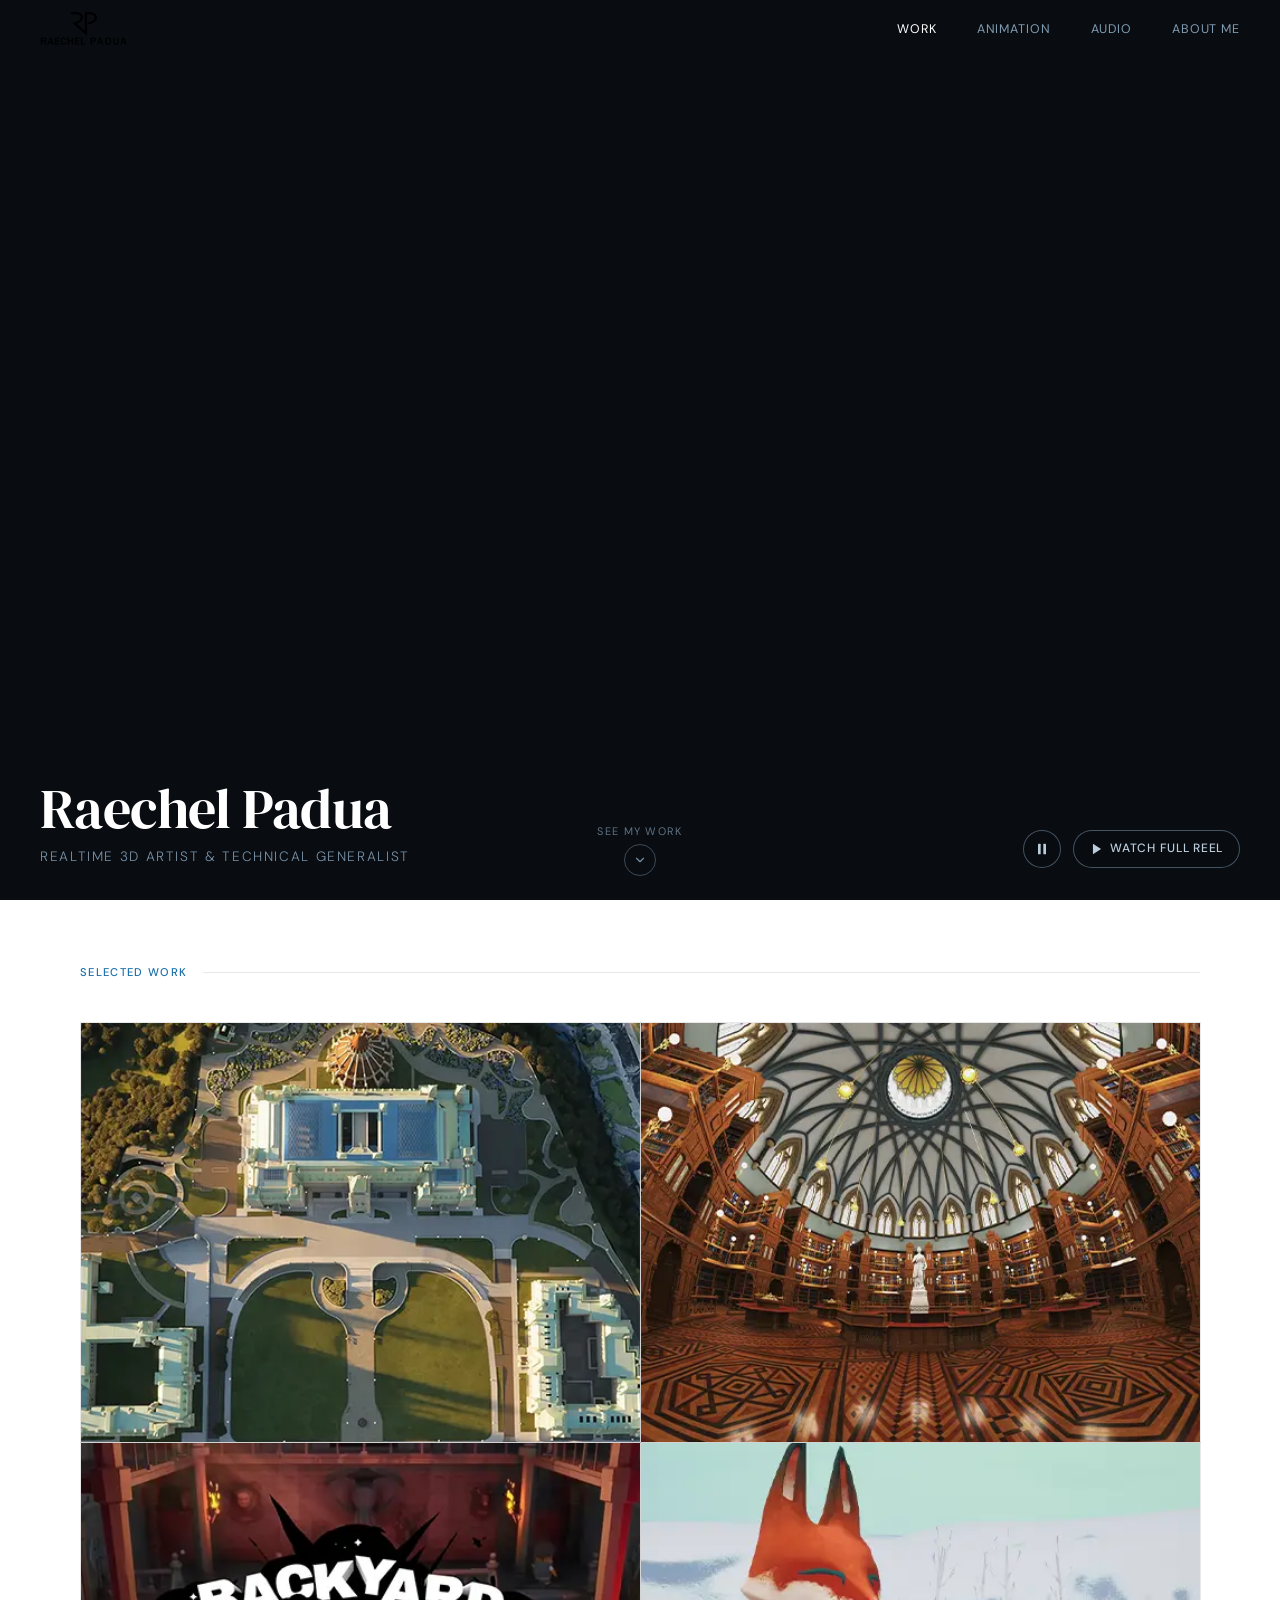
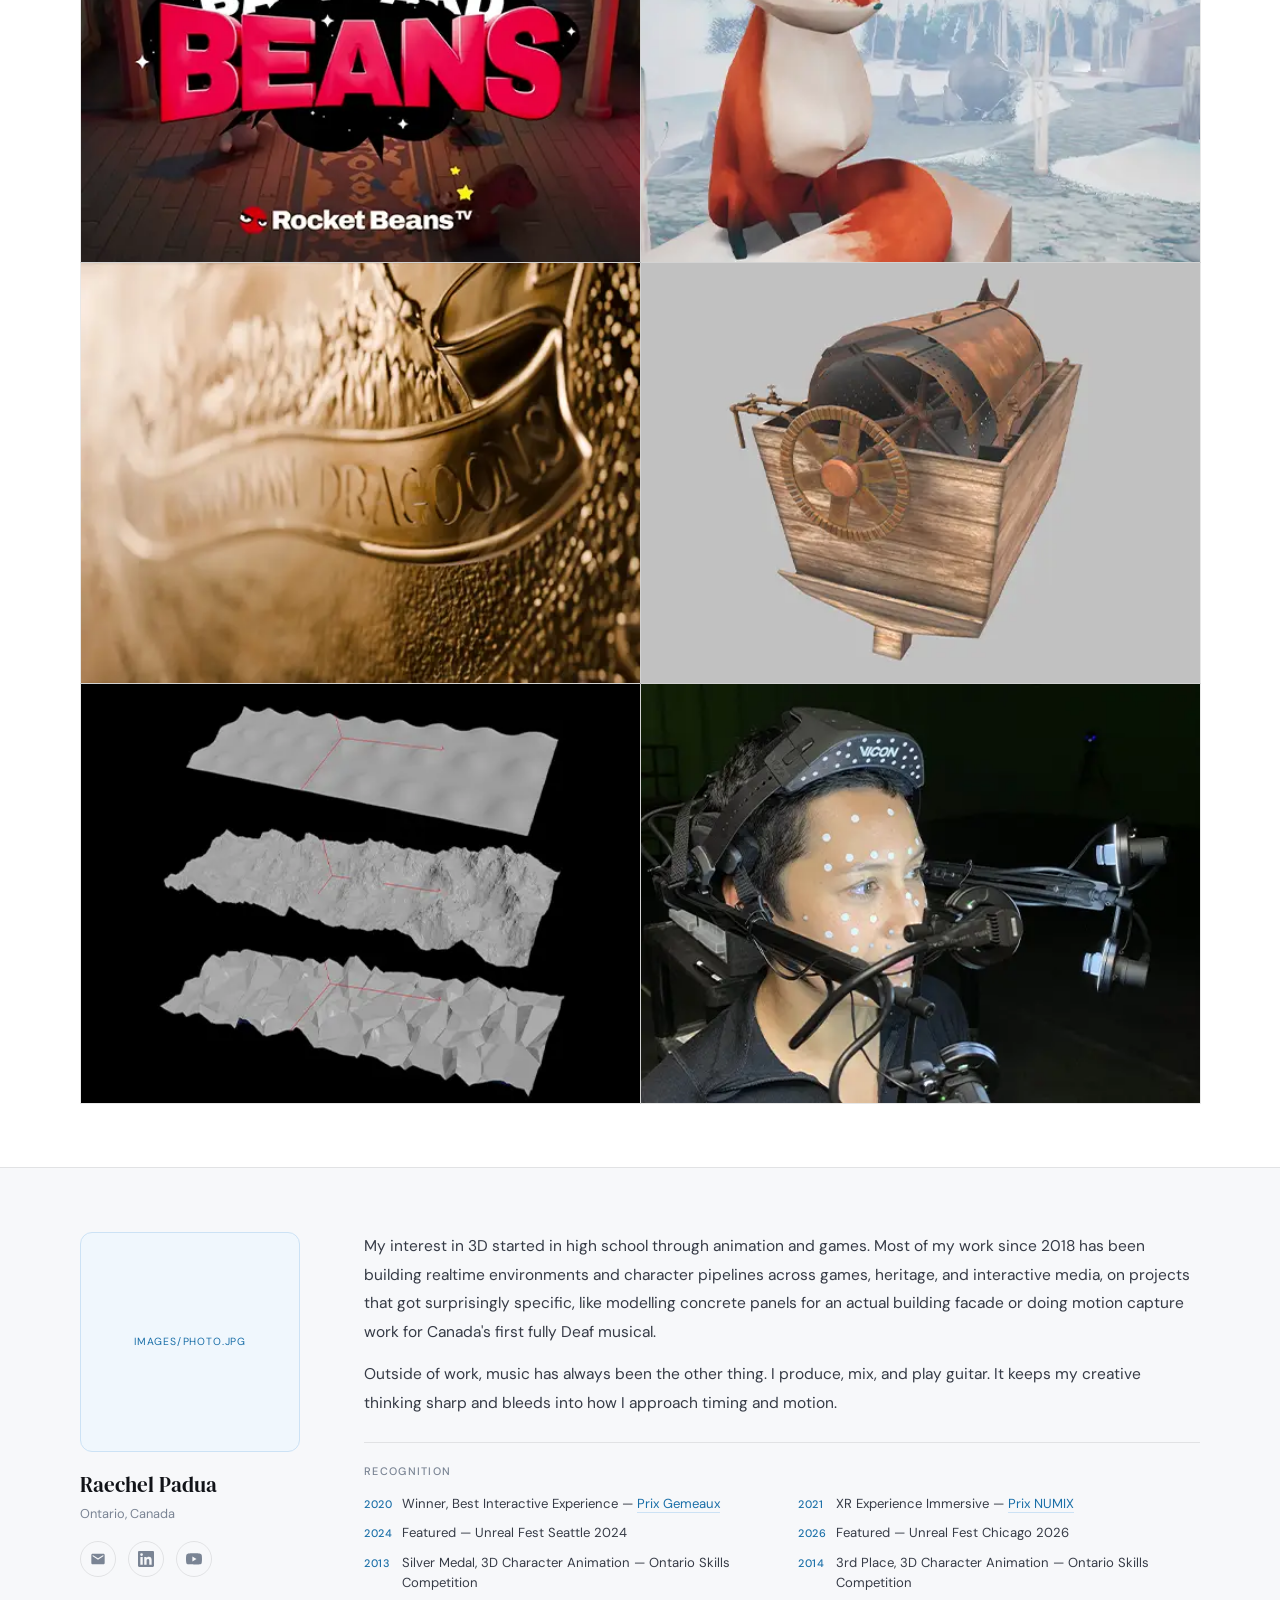
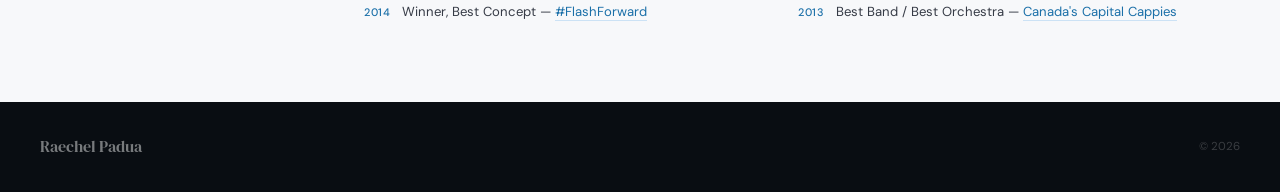
==== commit ee0fa66d: "changed about a bit. changed yt link to reel" ====
--- a/index.html
+++ b/index.html
@@ -125,7 +125,7 @@
         data-tools="Maya, Houdini"
         data-awards=""
         data-links="Backyard Beans on Steam|https://store.steampowered.com/app/1469430/Backyard_Beans/"
-        data-hero="images/projects/03-BB-hero.webp">
+        data-hero="images/projects/03-BB-Hero.webp">
         <div class="project-thumb-wrap">
           <img src="images/projects/backyard-beans.webp" alt="Backyard Beans">
           <div class="project-hover-overlay">
@@ -240,12 +240,16 @@
       <li>Creating PBR materials and visual effects</li>
     </ul>
   </div>
+  <!-- First clip on its own -->
   <div class="ov-media-full">
     <video autoplay muted loop playsinline class="ov-loop" src="images/projects/01-CB-PT.mp4"></video>
   </div>
-  <div class="ov-media-grid ov-grid-2">
-    <video autoplay muted loop playsinline class="ov-loop" src="images/projects/01-CB-orbit.mp4" style="aspect-ratio:16/9;object-fit:cover;"></video>
-    <video autoplay muted loop playsinline class="ov-loop" src="images/projects/01-CB-top.mp4" style="aspect-ratio:16/9;object-fit:cover;"></video>
+  <!-- Each of the other two on their own line -->
+  <div class="ov-media-full" style="margin-top:8px;">
+    <video autoplay muted loop playsinline class="ov-loop" src="images/projects/01-CB-orbit.mp4"></video>
+  </div>
+  <div class="ov-media-full" style="margin-top:8px;">
+    <video autoplay muted loop playsinline class="ov-loop" src="images/projects/01-CB-top.mp4"></video>
   </div>
   <div class="ov-section">
     <div class="ov-section-label">ArchViz Reel — includes CBR shots</div>
@@ -346,12 +350,16 @@
     <img src="images/projects/04-FF-Boss-rig.webp" alt="Boss rig" style="aspect-ratio:1;object-fit:cover;">
     <img src="images/projects/04-FF-Boss-full.webp" alt="Boss in game" style="aspect-ratio:1;object-fit:cover;">
   </div>
-  <div class="ov-media-grid ov-grid-3">
+  <!-- Both foxes side by side -->
+  <div class="ov-media-grid ov-grid-2">
     <video autoplay muted loop playsinline class="ov-loop" src="images/projects/04-FF-Fox-anim.mp4" style="aspect-ratio:1;object-fit:cover;"></video>
     <img src="images/projects/04-FF-Fox-rig.webp" alt="Fox rig" style="aspect-ratio:1;object-fit:cover;">
+  </div>
+  <!-- Both fish side by side -->
+  <div class="ov-media-grid ov-grid-2">
     <img src="images/projects/04-FF-Fish-rig.webp" alt="Fish rig" style="aspect-ratio:1;object-fit:cover;">
-  </div>
-  <div class="ov-media-full"><img src="images/projects/04-FF-Fish-full.webp" alt="Fish character"></div>
+    <img src="images/projects/04-FF-Fish-full.webp" alt="Fish character" style="aspect-ratio:1;object-fit:cover;">
+  </div>
   <div class="ov-section">
     <div class="ov-section-label">All cutscenes and loading screens (2D &amp; 3D)</div>
     <div class="ov-embed">
@@ -387,13 +395,15 @@
   </div>
   <div class="ov-section">
     <div class="ov-section-label">Houdini procedural workflow</div>
-    <div class="ov-media-grid ov-grid-3">
+    <!-- 2x2: first row -->
+    <div class="ov-media-grid ov-grid-2">
       <video autoplay muted loop playsinline class="ov-loop" src="images/projects/05-Dragoons-Banner.mp4" style="aspect-ratio:1;object-fit:cover;"></video>
       <video autoplay muted loop playsinline class="ov-loop" src="images/projects/05-Dragoons-Lettering.mp4" style="aspect-ratio:1;object-fit:cover;"></video>
+    </div>
+    <!-- 2x2: second row -->
+    <div class="ov-media-grid ov-grid-2" style="margin-top:8px;">
       <video autoplay muted loop playsinline class="ov-loop" src="images/projects/05-Dragoons-Combine.mp4" style="aspect-ratio:1;object-fit:cover;"></video>
-    </div>
-    <div class="ov-media-full" style="margin-top:8px;">
-      <img src="images/projects/05-Dragoons-Medallion.webp" alt="Final medallion">
+      <img src="images/projects/05-Dragoons-Medallion.webp" alt="Final medallion" style="aspect-ratio:1;object-fit:cover;">
     </div>
   </div>
   <div class="ov-section">
@@ -407,10 +417,14 @@
   </div>
   <div class="ov-section">
     <div class="ov-section-label">Medallion installed at the Dragoons entrance</div>
-    <div class="ov-media-grid ov-grid-3">
+    <!-- First two side by side -->
+    <div class="ov-media-grid ov-grid-2">
       <img src="images/projects/05-Dragoons-installing.webp" alt="Installing" style="aspect-ratio:4/3;object-fit:cover;">
       <img src="images/projects/05-Dragoons-promo.webp" alt="Promotional photo" style="aspect-ratio:4/3;object-fit:cover;">
-      <img src="images/projects/05-Dragoons-floor.webp" alt="Installed medallion" style="aspect-ratio:4/3;object-fit:cover;">
+    </div>
+    <!-- Last one on its own -->
+    <div class="ov-media-full" style="margin-top:8px;">
+      <img src="images/projects/05-Dragoons-floor.webp" alt="Installed medallion">
     </div>
   </div>
 </template>
@@ -508,9 +522,11 @@
   </div>
   <div class="ov-section">
     <div class="ov-section-label">Panel installation — facade installed in Gatineau</div>
-    <div class="ov-media-grid ov-grid-2">
-      <img src="images/projects/06-Stone-Construction.webp" alt="Construction" style="aspect-ratio:16/9;object-fit:cover;">
-      <img src="images/projects/06-Stone-Facade.webp" alt="Installed facade" style="aspect-ratio:16/9;object-fit:cover;">
+    <div class="ov-media-full">
+      <img src="images/projects/06-Stone-Construction.webp" alt="Construction">
+    </div>
+    <div class="ov-media-full" style="margin-top:8px;">
+      <img src="images/projects/06-Stone-Facade.webp" alt="Installed facade">
     </div>
   </div>
   <div class="ov-section">
@@ -572,12 +588,6 @@
     </div>
     <div id="ov-body" class="overlay-rich-body"></div>
   </div>
-</div>
-
-<!-- LIGHTBOX -->
-<div id="lightbox">
-  <button class="lightbox-close" id="lightbox-close">&times;</button>
-  <img id="lightbox-img" src="" alt="">
 </div>
 
 <!-- ABOUT -->
@@ -593,18 +603,18 @@
           <svg viewBox="0 0 24 24"><path d="M20 4H4c-1.1 0-2 .9-2 2v12c0 1.1.9 2 2 2h16c1.1 0 2-.9 2-2V6c0-1.1-.9-2-2-2zm0 4l-8 5-8-5V6l8 5 8-5v2z"/></svg>
         </a>
         <!-- REPLACE href -->
-        <a href="https://linkedin.com/in/YOUR_LINKEDIN" target="_blank" rel="noopener" class="about-icon-link" aria-label="LinkedIn">
+        <a href="https://linkedin.com/in/raechelpadua" target="_blank" rel="noopener" class="about-icon-link" aria-label="LinkedIn">
           <svg viewBox="0 0 24 24"><path d="M20.447 20.452h-3.554v-5.569c0-1.328-.027-3.037-1.852-3.037-1.853 0-2.136 1.445-2.136 2.939v5.667H9.351V9h3.414v1.561h.046c.477-.9 1.637-1.85 3.37-1.85 3.601 0 4.267 2.37 4.267 5.455v6.286zM5.337 7.433a2.062 2.062 0 01-2.063-2.065 2.064 2.064 0 112.063 2.065zm1.782 13.019H3.555V9h3.564v11.452zM22.225 0H1.771C.792 0 0 .774 0 1.729v20.542C0 23.227.792 24 1.771 24h20.451C23.2 24 24 23.227 24 22.271V1.729C24 .774 23.2 0 22.222 0h.003z"/></svg>
         </a>
         <!-- REPLACE href -->
-        <a href="https://youtube.com/YOUR_CHANNEL" target="_blank" rel="noopener" class="about-icon-link" aria-label="YouTube">
+        <a href="https://youtu.be/ujmQUXGUZwc" target="_blank" rel="noopener" class="about-icon-link" aria-label="YouTube">
           <svg viewBox="0 0 24 24"><path d="M23.498 6.186a3.016 3.016 0 00-2.122-2.136C19.505 3.545 12 3.545 12 3.545s-7.505 0-9.377.505A3.017 3.017 0 00.502 6.186C0 8.07 0 12 0 12s0 3.93.502 5.814a3.016 3.016 0 002.122 2.136c1.871.505 9.376.505 9.376.505s7.505 0 9.377-.505a3.015 3.015 0 002.122-2.136C24 15.93 24 12 24 12s0-3.93-.502-5.814zM9.545 15.568V8.432L15.818 12l-6.273 3.568z"/></svg>
         </a>
       </div>
     </div>
     <div>
       <div class="about-blurb">
-        <p>I've been doing 3D since 2012, starting through animation and games. Most of my work since has been building realtime environments and character pipelines across games, heritage, and interactive media, on projects that got surprisingly specific, like modelling concrete panels for an actual building facade or doing motion capture for Canada's first fully Deaf musical.</p>
+        <p>My interest in 3D started in high school through animation and games. Most of my work since 2018 has been building realtime environments and character pipelines across games, heritage, and interactive media, on projects that got surprisingly specific, like modelling concrete panels for an actual building facade or doing motion capture work for Canada's first fully Deaf musical.</p>
         <p>Outside of work, music has always been the other thing. I produce, mix, and play guitar. It keeps my creative thinking sharp and bleeds into how I approach timing and motion.</p>
       </div>
       <div class="about-awards">
@@ -812,43 +822,7 @@
   document.querySelectorAll('.project-card').forEach(c => c.addEventListener('click', () => openOverlay(c)));
   closeBtn?.addEventListener('click', closeOverlay);
   overlay?.addEventListener('click', e => { if (e.target === overlay) closeOverlay(); });
-
-  // ── Lightbox ───────────────────────────────────────────────────
-  const lightbox      = document.getElementById('lightbox');
-  const lightboxImg   = document.getElementById('lightbox-img');
-  const lightboxClose = document.getElementById('lightbox-close');
-
-  function openLightbox(src, alt) {
-    lightboxImg.src = src;
-    lightboxImg.alt = alt || '';
-    lightbox.classList.add('open');
-  }
-
-  function closeLightbox() {
-    lightbox.classList.remove('open');
-    lightboxImg.src = '';
-  }
-
-  // Delegate — catches images added dynamically from templates
-  document.addEventListener('click', e => {
-    const img = e.target.closest('.overlay-rich-body img, .ov-media-full img, .ov-media-grid img');
-    if (img) {
-      e.stopPropagation();
-      openLightbox(img.src, img.alt);
-      return;
-    }
-    if (e.target === lightbox) closeLightbox();
-    if (e.target === overlay)  closeOverlay();
-  });
-
-  lightboxClose?.addEventListener('click', closeLightbox);
-
-  document.addEventListener('keydown', e => {
-    if (e.key === 'Escape') {
-      if (lightbox.classList.contains('open')) { closeLightbox(); return; }
-      closeOverlay();
-    }
-  });
+  document.addEventListener('keydown', e => { if (e.key === 'Escape') closeOverlay(); });
 </script>
 </body>
 </html>
--- a/style.css
+++ b/style.css
@@ -462,17 +462,7 @@
 }
 .ov-btn:hover { background: var(--azure); color: #fff; border-color: var(--azure); }
 
-/* Clickable images in overlay — zoom in cursor */
-.overlay-rich-body img,
-.ov-media-full img,
-.ov-media-grid img {
-  cursor: zoom-in;
-  transition: opacity 0.2s;
-}
-
-.overlay-rich-body img:hover,
-.ov-media-full img:hover,
-.ov-media-grid img:hover { opacity: 0.88; }
+
 
 @keyframes scaleIn { from { opacity: 0; transform: scale(0.97); } to { opacity: 1; transform: scale(1); } }
 
@@ -485,38 +475,6 @@
 
 @media (max-width: 480px) { .ov-grid-2, .ov-grid-3 { grid-template-columns: 1fr; } }
 
-/* ================================================================
-   LIGHTBOX
-   ================================================================ */
-
-#lightbox {
-  display: none;
-  position: fixed; inset: 0; z-index: 1000;
-  background: rgba(5,9,14,0.95);
-  align-items: center; justify-content: center;
-  padding: 1.5rem;
-  cursor: zoom-out;
-}
-
-#lightbox.open { display: flex; }
-
-#lightbox img {
-  max-width: 100%; max-height: 90vh;
-  object-fit: contain; border-radius: 6px;
-  box-shadow: 0 8px 60px rgba(0,0,0,0.6);
-  animation: scaleIn 0.2s var(--ease-out) both;
-  cursor: zoom-out; display: block;
-}
-
-.lightbox-close {
-  position: absolute; top: 1.25rem; right: 1.25rem;
-  background: none; border: none; cursor: pointer;
-  font-size: 1.5rem; color: rgba(200,225,245,0.6);
-  font-family: var(--font-body); line-height: 1;
-  padding: 4px 10px; transition: color 0.2s; z-index: 2;
-}
-
-.lightbox-close:hover { color: #fff; }
 
 /* ================================================================
    ABOUT
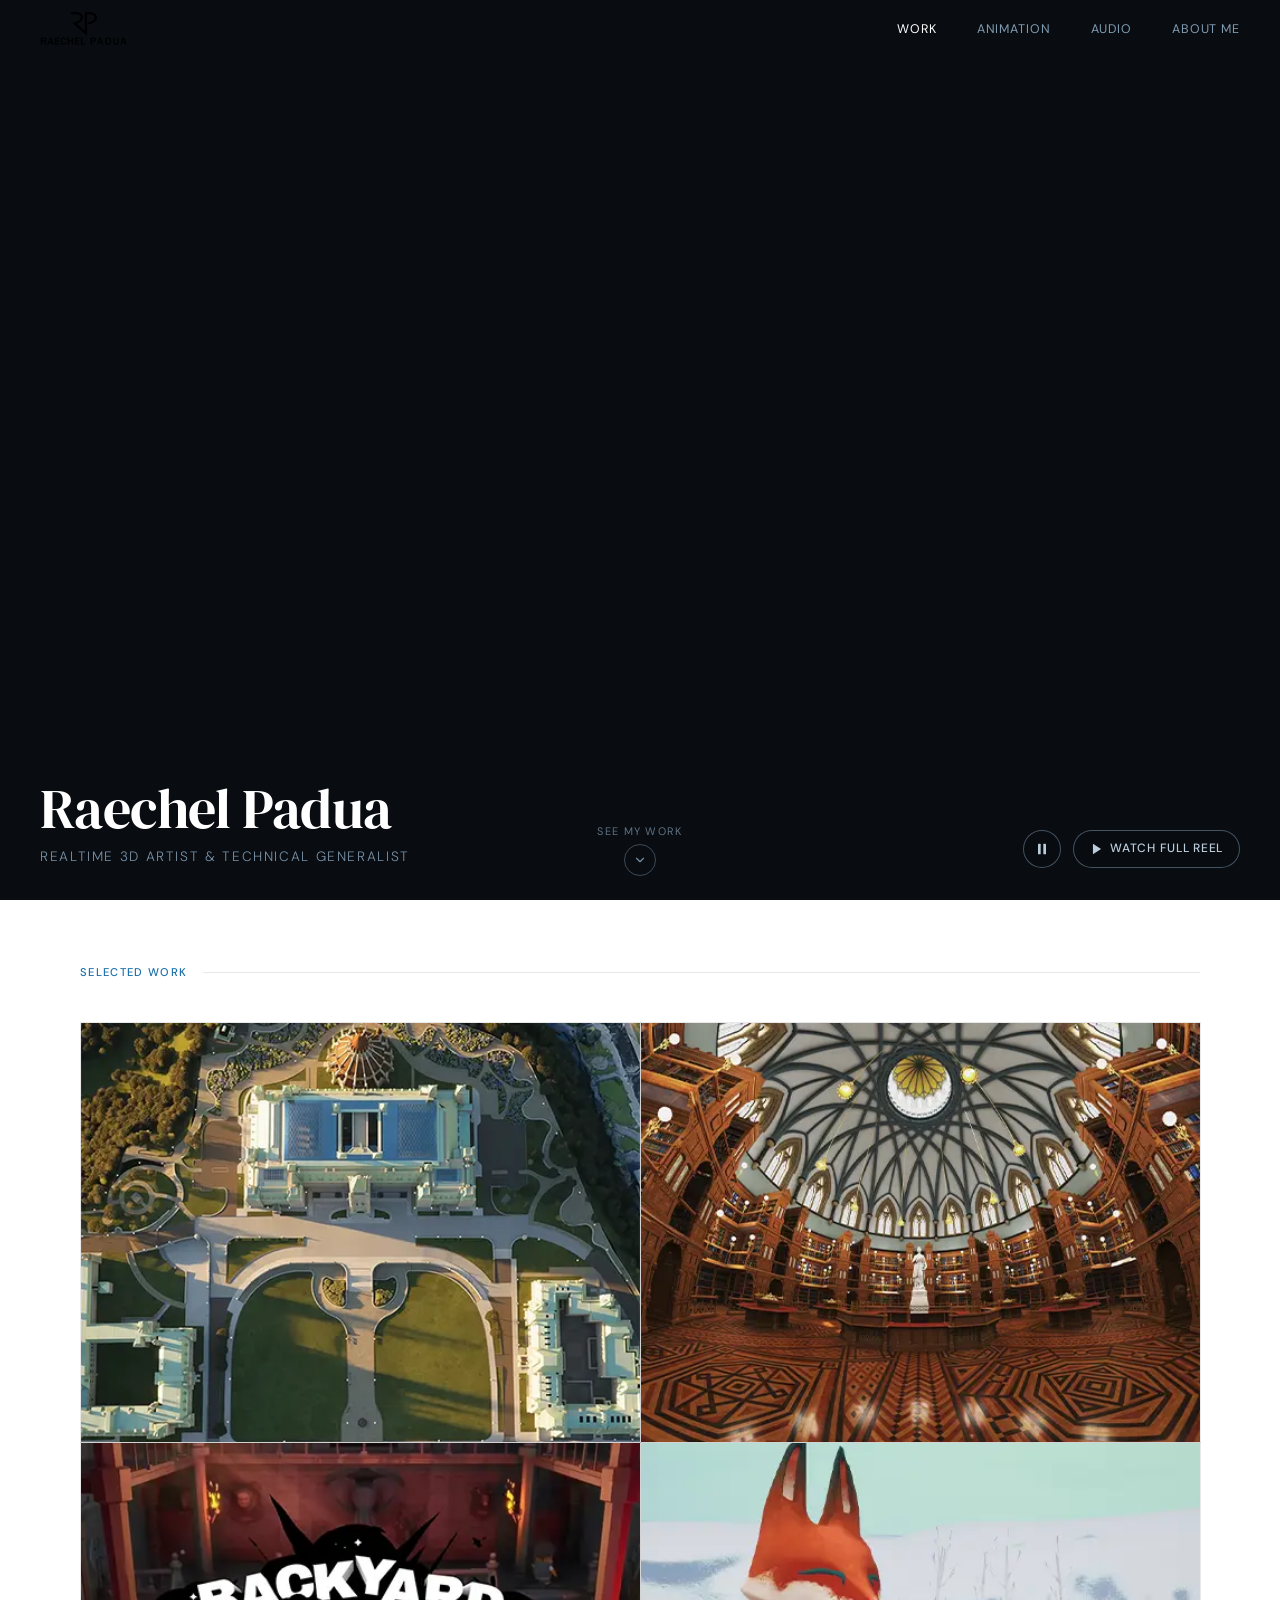
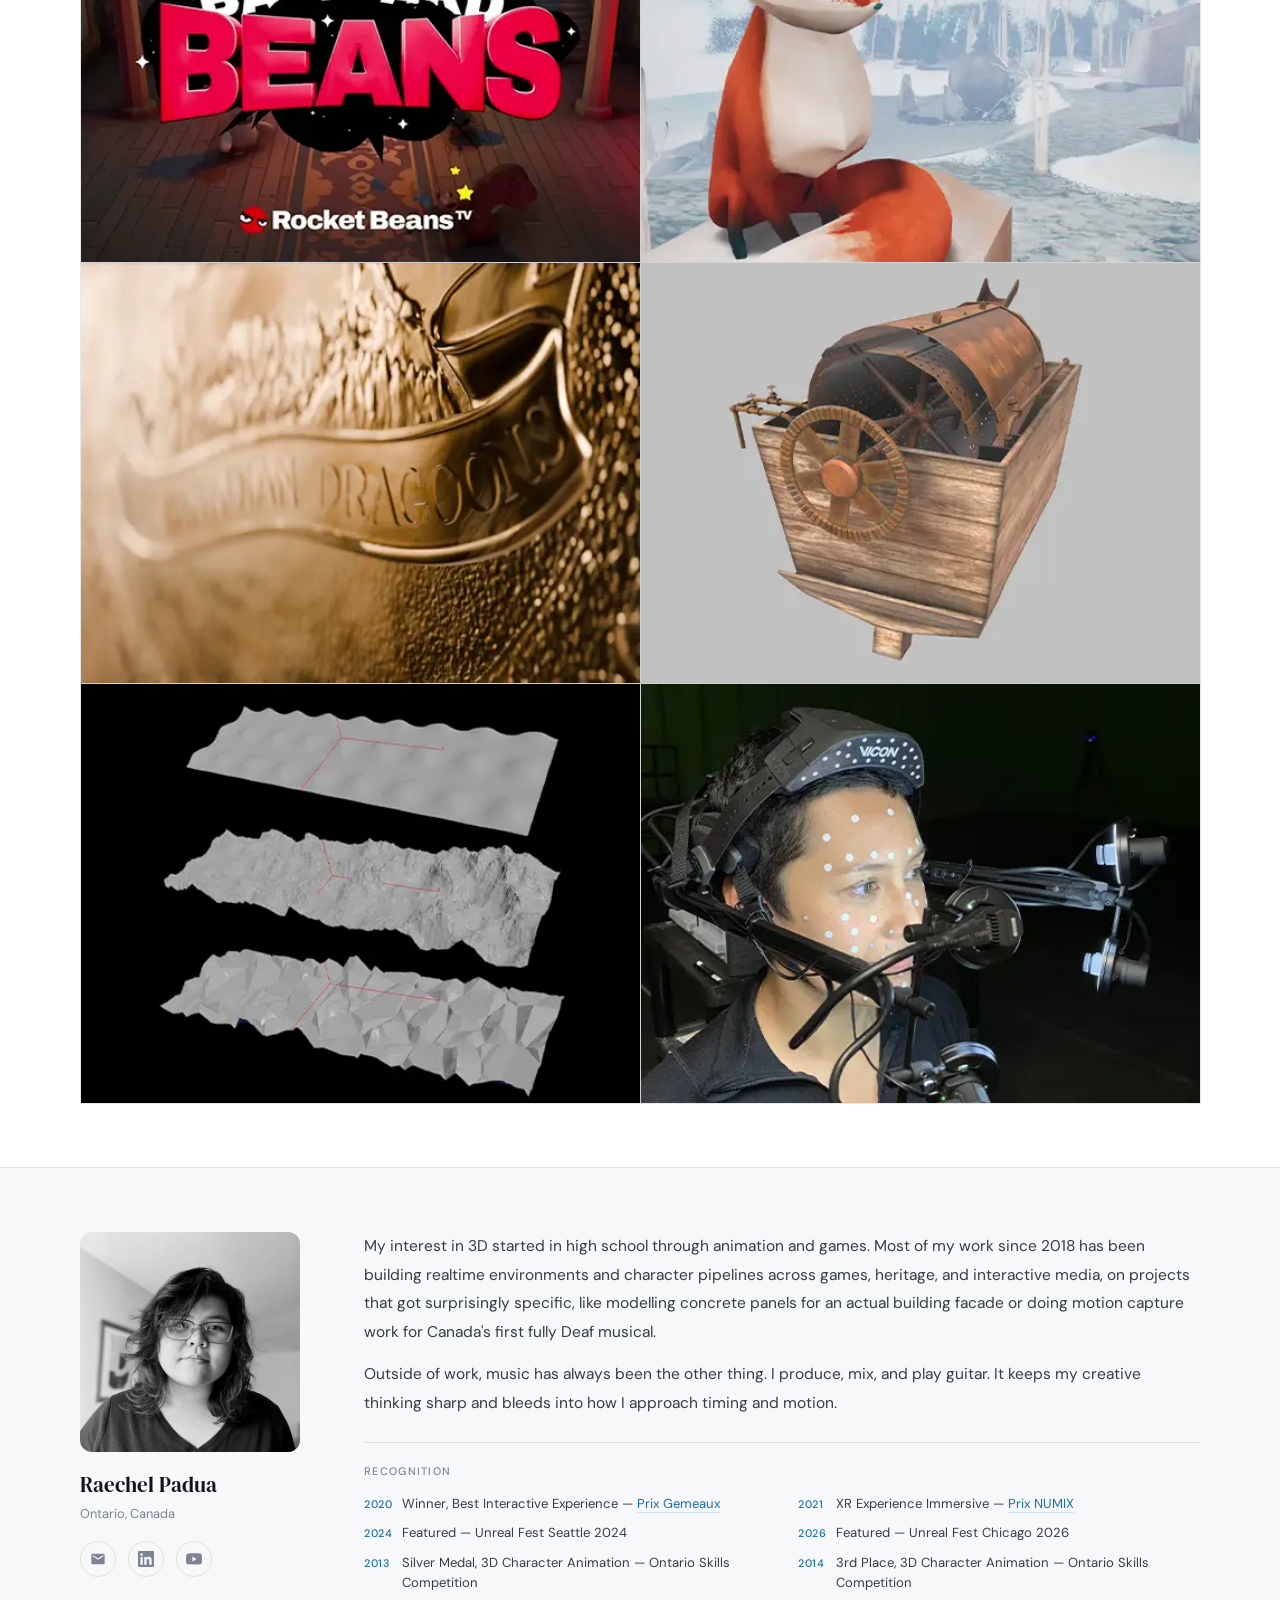
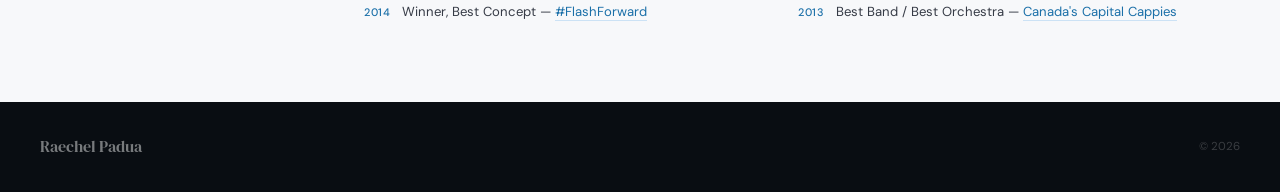
==== commit 13ef7d81: "test image about change in index" ====
--- a/index.html
+++ b/index.html
@@ -594,8 +594,8 @@
 <section id="about">
   <div class="about-inner">
     <div>
-      <!-- REPLACE: <img src="images/photo.jpg" alt="Raechel Padua" class="about-photo"> -->
-      <div class="about-photo-placeholder">images/photo.jpg</div>
+      <img src="images/photo.jpg" alt="Raechel Padua" class="about-photo"> 
+      <!-- REPLACE: <div class="about-photo-placeholder">images/photo.jpg</div>-->
       <div class="about-name">Raechel Padua</div>
       <div class="about-location">Ontario, Canada</div>
       <div class="about-icon-links">
